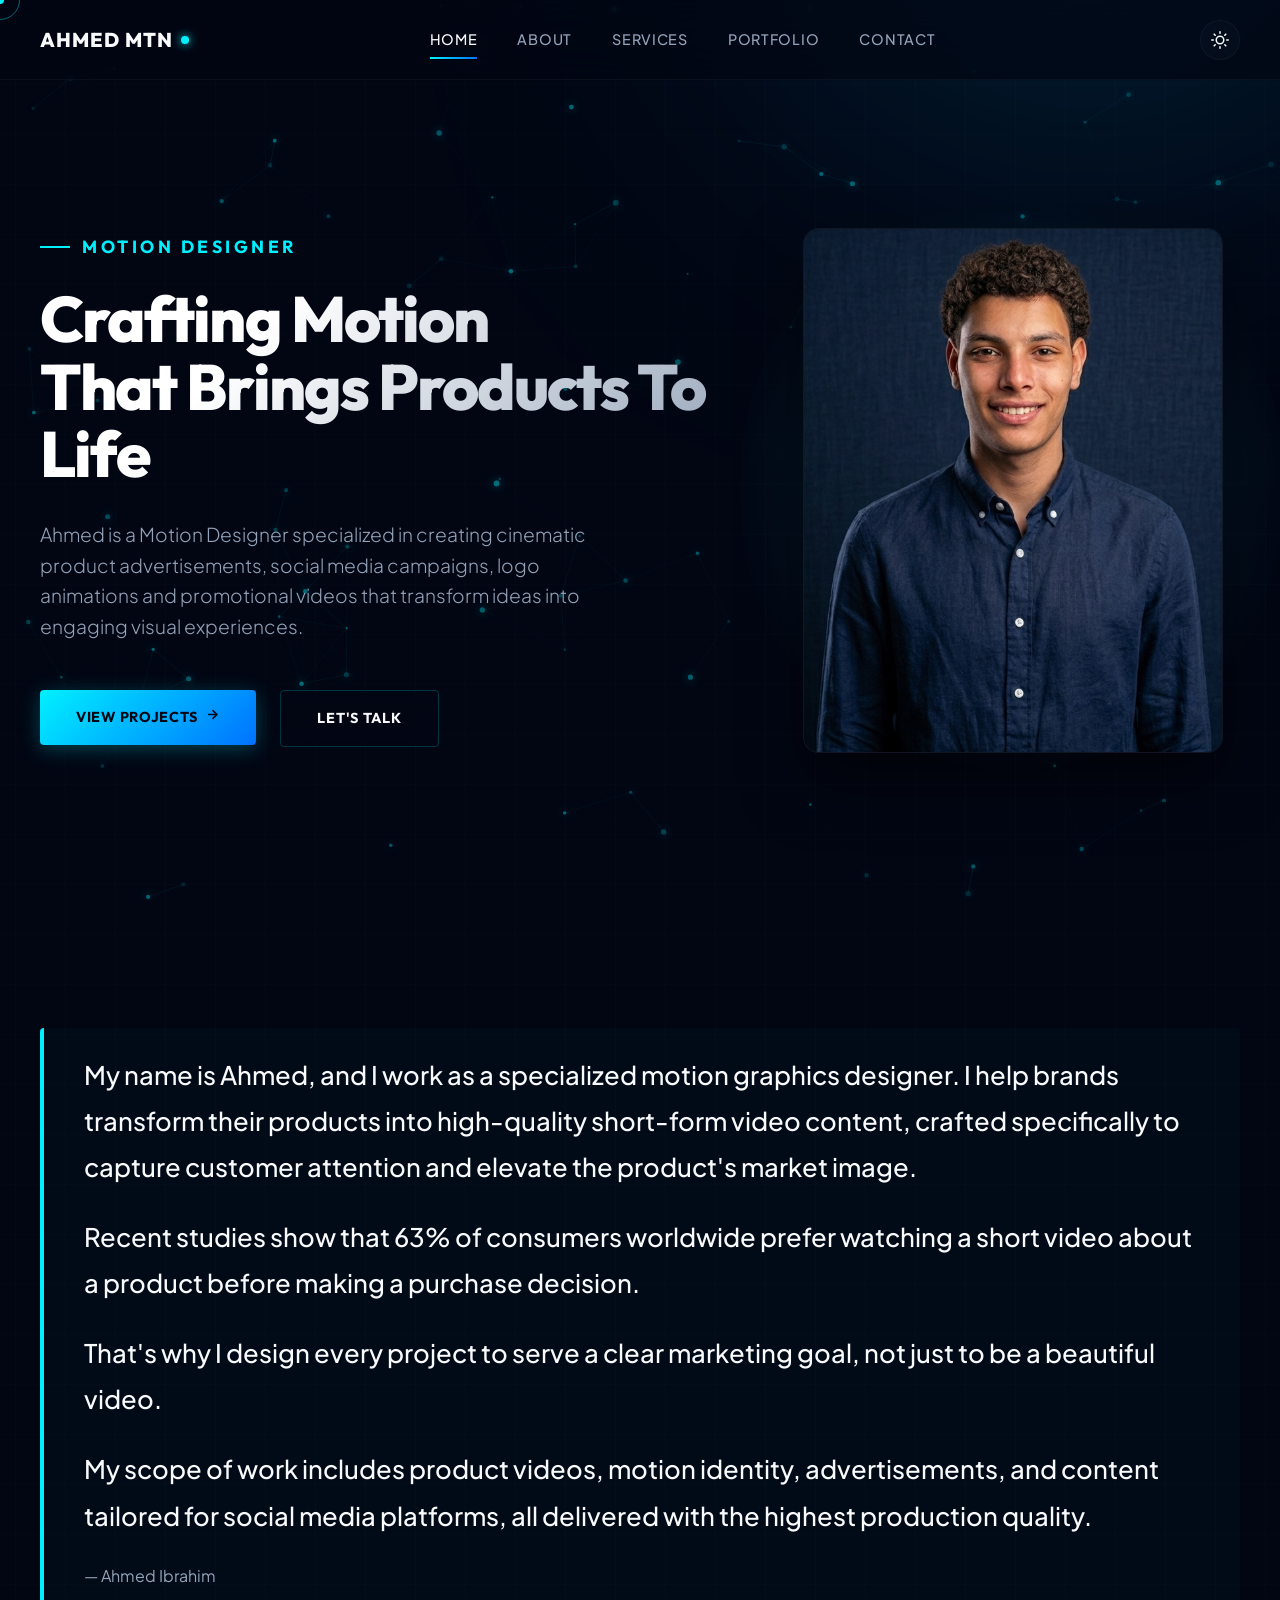
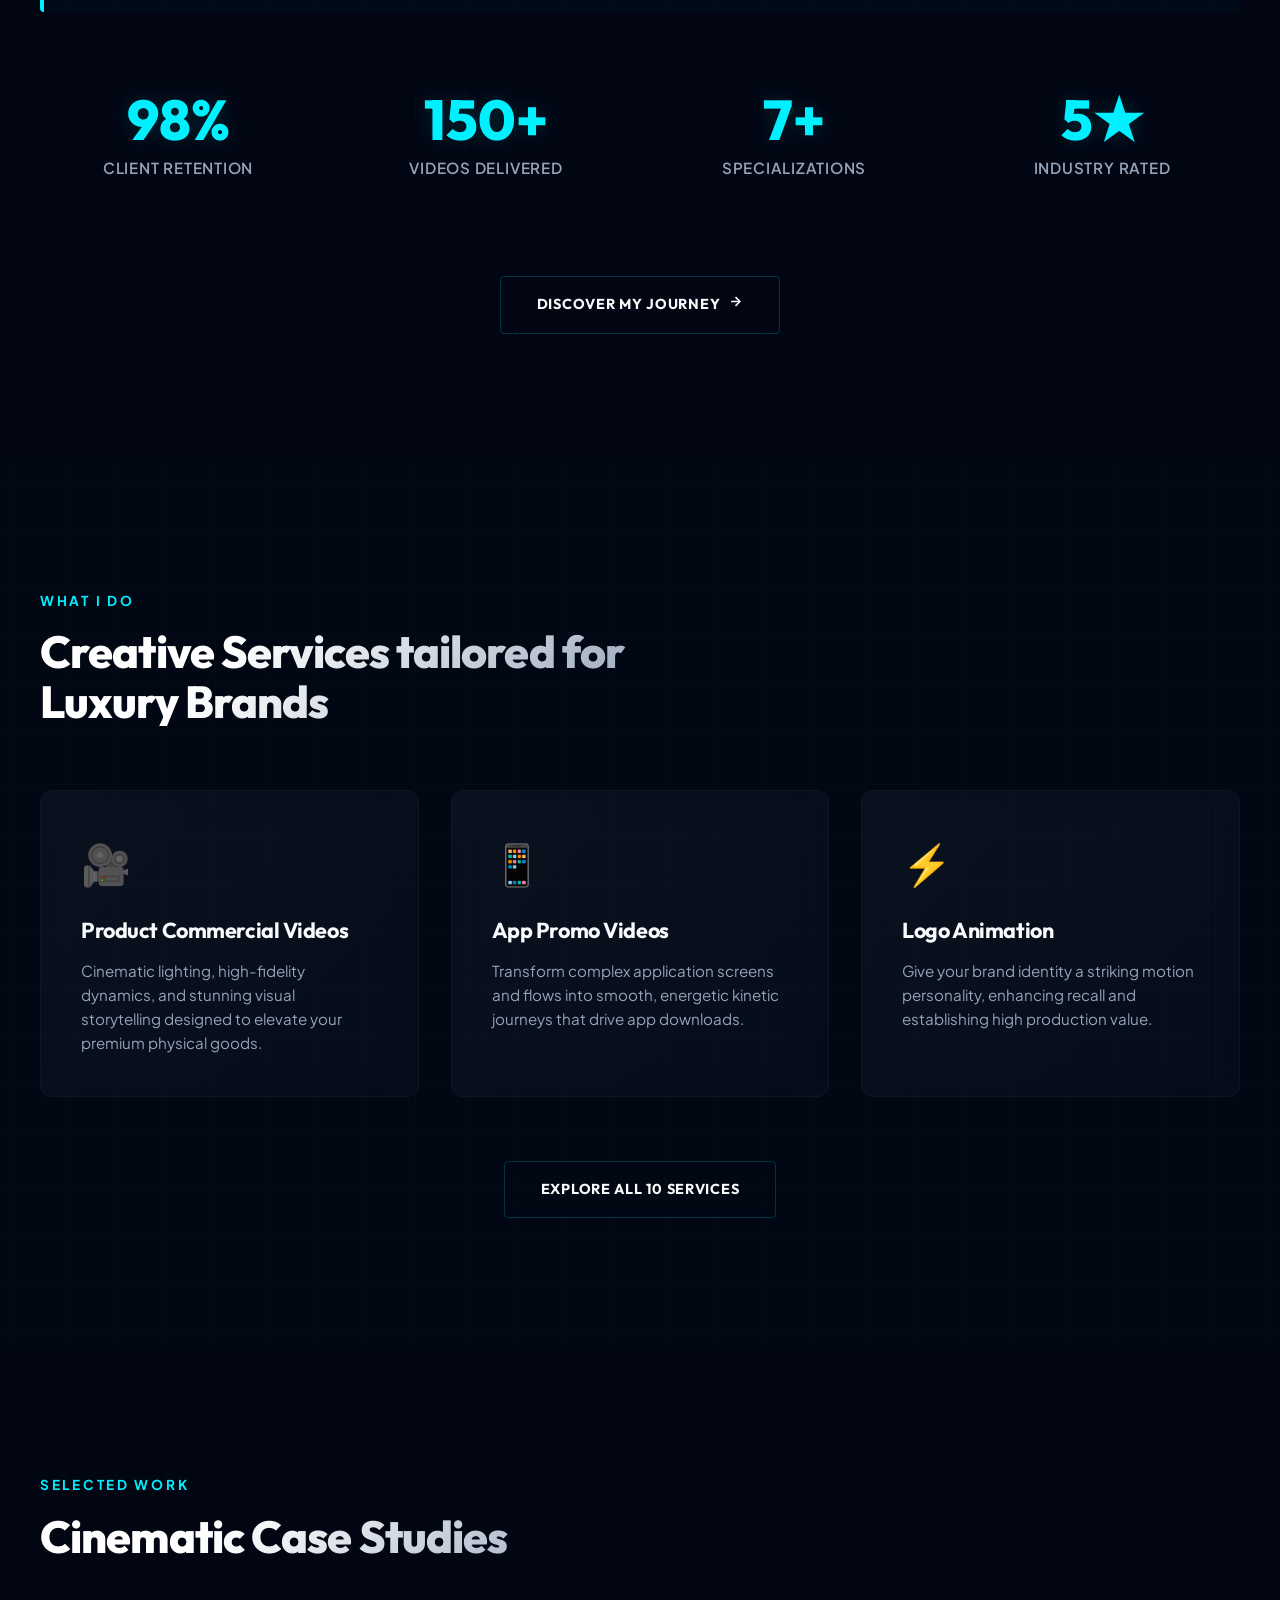
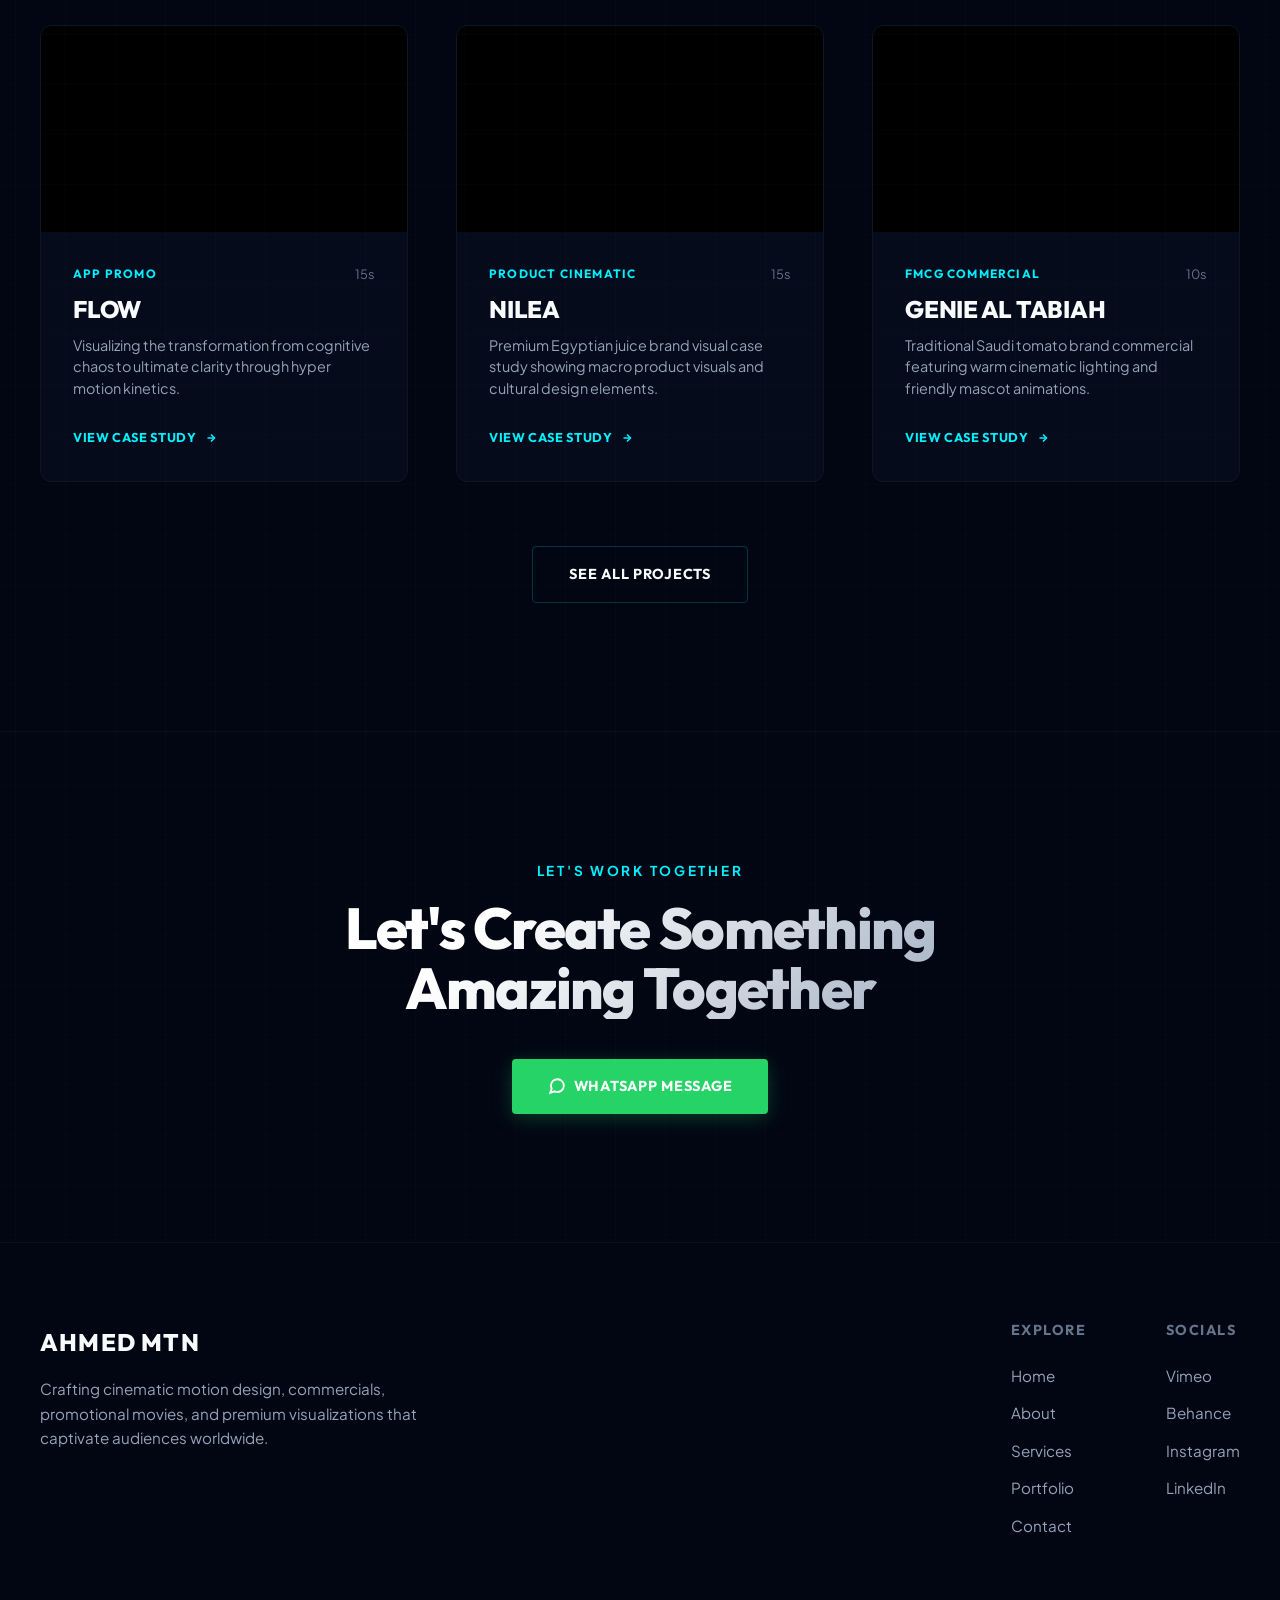
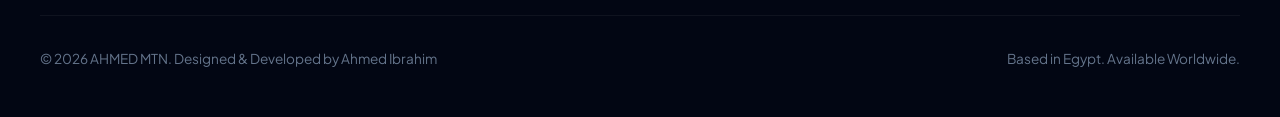
==== index.html @ e55f8477 "Add files via upload" ====
<!DOCTYPE html>
<html lang="en">
<head>
  <meta charset="UTF-8">
  <script>(function(){try{var t=localStorage.getItem('theme');if(t==='light'){document.documentElement.setAttribute('data-theme','light');}}catch(e){}})();</script>
  <meta name="viewport" content="width=device-width, initial-scale=1.0">
  <title>AHMED MTN | Premium Motion Designer Portfolio</title>
  <meta name="description" content="Ahmed Ibrahim (AHMED MTN) is a luxury Motion Designer specializing in cinematic product advertisements, promotional videos, and logo animation.">
  
  <!-- Open Graph -->
  <meta property="og:title" content="AHMED MTN | Premium Motion Designer Portfolio">
  <meta property="og:description" content="Cinematic product advertisements, social media campaigns, and logo animation that bring ideas to life.">
  <meta property="og:type" content="website">
  <meta property="og:image" content="./assets/images/portrait.png">
  
  <!-- Stylesheets -->
  <link rel="stylesheet" href="./assets/css/main.css">
  <link rel="stylesheet" href="./assets/css/layout.css">
  <link rel="stylesheet" href="./assets/css/components.css">
  <link rel="stylesheet" href="./assets/css/pages.css">
  
  <!-- Favicon -->
  <link rel="icon" type="image/png" href="data:image/svg+xml,<svg xmlns=%22http://www.w3.org/2000/svg%22 viewBox=%220 0 100 100%22><text y=%22.9em%22 font-size=%2290%22>⚡</text></svg>">
</head>
<body>

  <!-- Page Preloader -->
  <div id="preloader">
    <div class="loader-content">
      <div class="loader-logo">AHMED MTN</div>
      <div class="loader-line-wrap">
        <div class="loader-line"></div>
      </div>
    </div>
  </div>

  <!-- Ambient Canvas Background -->
  <canvas id="particles-canvas"></canvas>
  <div class="grid-overlay"></div>

  <!-- Background Glow Blobs -->
  <div class="bg-glow-blobs">
    <div class="glow-blob glow-1"></div>
    <div class="glow-blob glow-2"></div>
  </div>

  <!-- Header Nav -->
  <header>
    <div class="container nav-container">
      <a href="./index.html" class="logo magnetic">
        AHMED MTN <span class="logo-dot"></span>
      </a>
      <nav>
        <a href="./index.html" class="nav-link active">Home</a>
        <a href="./about.html" class="nav-link">About</a>
        <a href="./services.html" class="nav-link">Services</a>
        <a href="./portfolio.html" class="nav-link">Portfolio</a>
        <a href="./contact.html" class="nav-link">Contact</a>
      </nav>
      <button class="theme-toggle" id="themeToggle" aria-label="Toggle light and dark mode">
        <svg class="icon-sun" viewBox="0 0 24 24" fill="none" stroke="currentColor" stroke-width="2" stroke-linecap="round" stroke-linejoin="round"><circle cx="12" cy="12" r="5"></circle><line x1="12" y1="1" x2="12" y2="3"></line><line x1="12" y1="21" x2="12" y2="23"></line><line x1="4.22" y1="4.22" x2="5.64" y2="5.64"></line><line x1="18.36" y1="18.36" x2="19.78" y2="19.78"></line><line x1="1" y1="12" x2="3" y2="12"></line><line x1="21" y1="12" x2="23" y2="12"></line><line x1="4.22" y1="19.78" x2="5.64" y2="18.36"></line><line x1="18.36" y1="5.64" x2="19.78" y2="4.22"></line></svg>
        <svg class="icon-moon" viewBox="0 0 24 24" fill="none" stroke="currentColor" stroke-width="2" stroke-linecap="round" stroke-linejoin="round"><path d="M21 12.79A9 9 0 1 1 11.21 3 7 7 0 0 0 21 12.79z"></path></svg>
      </button>
      <button class="menu-btn" aria-label="Toggle Menu">
        <span></span>
        <span></span>
        <span></span>
      </button>
    </div>
  </header>

  <!-- Mobile Navigation Overlay -->
  <div class="mobile-nav">
    <a href="./index.html" class="nav-link active">Home</a>
    <a href="./about.html" class="nav-link">About</a>
    <a href="./services.html" class="nav-link">Services</a>
    <a href="./portfolio.html" class="nav-link">Portfolio</a>
    <a href="./contact.html" class="nav-link">Contact</a>
  </div>

  <!-- Hero Section -->
  <section class="hero-section" style="padding: 0;">
    <div class="container hero-wrapper">
      <div class="hero-content reveal">
        <div class="hero-subtitle">Motion Designer</div>
        <h1 class="hero-title gradient-text">Crafting Motion<br>That Brings Products To Life</h1>
        <p class="hero-desc">
          Ahmed is a Motion Designer specialized in creating cinematic product advertisements, social media campaigns, logo animations and promotional videos that transform ideas into engaging visual experiences.
        </p>
        <div class="hero-buttons">
          <div class="magnetic-wrap">
            <a href="./portfolio.html" class="btn btn-primary magnetic">
              View Projects
              <span class="btn-icon">
                <svg width="15" height="15" viewBox="0 0 24 24" fill="none" stroke="currentColor" stroke-width="2.5"><line x1="5" y1="12" x2="19" y2="12"></line><polyline points="12 5 19 12 12 19"></polyline></svg>
              </span>
            </a>
          </div>
          <div class="magnetic-wrap">
            <a href="./contact.html" class="btn btn-secondary magnetic">Let's Talk</a>
          </div>
        </div>
      </div>
      <div class="hero-image-container reveal-scale delay-200">
        <div class="portrait-wrapper">
          <img src="./assets/images/portrait.png" alt="Ahmed Ibrahim MTN - Motion Designer" class="portrait-img">
        </div>
        <div class="portrait-glow"></div>
      </div>
    </div>
  </section>

  <!-- About Section Summary -->
  <section class="about-summary">
    <div class="container">
      <div class="arabic-quote-block reveal">
        <p>My name is Ahmed, and I work as a specialized motion graphics designer. I help brands transform their products into high-quality short-form video content, crafted specifically to capture customer attention and elevate the product's market image.</p>
        <p>Recent studies show that 63% of consumers worldwide prefer watching a short video about a product before making a purchase decision.</p>
        <p>That's why I design every project to serve a clear marketing goal, not just to be a beautiful video.</p>
        <p>My scope of work includes product videos, motion identity, advertisements, and content tailored for social media platforms, all delivered with the highest production quality.</p>
        <span>— Ahmed Ibrahim</span>
      </div>

      <div class="stats-grid reveal">
        <div class="stat-card">
          <div class="stat-number">98%</div>
          <div class="stat-label">Client Retention</div>
        </div>
        <div class="stat-card">
          <div class="stat-number">150+</div>
          <div class="stat-label">Videos Delivered</div>
        </div>
        <div class="stat-card">
          <div class="stat-number">7+</div>
          <div class="stat-label">Specializations</div>
        </div>
        <div class="stat-card">
          <div class="stat-number">5★</div>
          <div class="stat-label">Industry Rated</div>
        </div>
      </div>

      <div style="text-align: center; margin-top: 2rem;" class="reveal">
        <div class="magnetic-wrap">
          <a href="./about.html" class="btn btn-secondary magnetic">
            Discover My Journey
            <span class="btn-icon">
              <svg width="15" height="15" viewBox="0 0 24 24" fill="none" stroke="currentColor" stroke-width="2.5"><line x1="5" y1="12" x2="19" y2="12"></line><polyline points="12 5 19 12 12 19"></polyline></svg>
            </span>
          </a>
        </div>
      </div>
    </div>
  </section>

  <!-- Services Preview Section -->
  <section class="services-preview" style="background: rgba(5, 10, 24, 0.3);">
    <div class="container">
      <div class="section-header reveal">
        <span class="section-subtitle">What I Do</span>
        <h2 class="section-title gradient-text">Creative Services tailored for Luxury Brands</h2>
      </div>

      <div class="services-grid reveal">
        <div class="glass-card service-card">
          <div class="service-icon">🎥</div>
          <h3 class="service-title">Product Commercial Videos</h3>
          <p class="service-desc">Cinematic lighting, high-fidelity dynamics, and stunning visual storytelling designed to elevate your premium physical goods.</p>
        </div>
        <div class="glass-card service-card">
          <div class="service-icon">📱</div>
          <h3 class="service-title">App Promo Videos</h3>
          <p class="service-desc">Transform complex application screens and flows into smooth, energetic kinetic journeys that drive app downloads.</p>
        </div>
        <div class="glass-card service-card">
          <div class="service-icon">⚡</div>
          <h3 class="service-title">Logo Animation</h3>
          <p class="service-desc">Give your brand identity a striking motion personality, enhancing recall and establishing high production value.</p>
        </div>
      </div>

      <div style="text-align: center; margin-top: 4rem;" class="reveal">
        <div class="magnetic-wrap">
          <a href="./services.html" class="btn btn-secondary magnetic">Explore All 10 Services</a>
        </div>
      </div>
    </div>
  </section>

  <!-- Portfolio Section -->
  <section class="portfolio-showcase">
    <div class="container">
      <div class="section-header reveal">
        <span class="section-subtitle">Selected Work</span>
        <h2 class="section-title gradient-text">Cinematic Case Studies</h2>
      </div>

      <div class="portfolio-grid reveal">
        <!-- Project 1 -->
        <a href="./project-flow.html" class="project-card">
          <div class="project-video-wrapper">
            <video class="project-video" loop muted playsinline preload="auto">
              <source src="https://d8j0ntlcm91z4.cloudfront.net/user_3F4cOvjAKKe8yfZ2ZMrFuukZhbi/hf_20260705_215941_a1e6935e-68be-49f2-b749-d6c16e843b7d.mp4" type="video/mp4">
            </video>
          </div>
          <div class="project-card-content">
            <div class="project-meta">
              <span class="project-tag">App Promo</span>
              <span class="project-duration">15s</span>
            </div>
            <h3 class="project-name">FLOW</h3>
            <p class="project-short-desc">Visualizing the transformation from cognitive chaos to ultimate clarity through hyper motion kinetics.</p>
            <div class="project-link">
              View Case Study
              <svg width="12" height="12" viewBox="0 0 24 24" fill="none" stroke="currentColor" stroke-width="3"><line x1="5" y1="12" x2="19" y2="12"></line><polyline points="12 5 19 12 12 19"></polyline></svg>
            </div>
          </div>
        </a>

        <!-- Project 2 -->
        <a href="./project-nilea.html" class="project-card">
          <div class="project-video-wrapper">
            <video class="project-video" loop muted playsinline preload="auto">
              <source src="https://d8j0ntlcm91z4.cloudfront.net/user_3F4cOvjAKKe8yfZ2ZMrFuukZhbi/hf_20260705_171101_e5b94245-4303-44ae-beda-ccf69012be54.mp4" type="video/mp4">
            </video>
          </div>
          <div class="project-card-content">
            <div class="project-meta">
              <span class="project-tag">Product Cinematic</span>
              <span class="project-duration">15s</span>
            </div>
            <h3 class="project-name">NILEA</h3>
            <p class="project-short-desc">Premium Egyptian juice brand visual case study showing macro product visuals and cultural design elements.</p>
            <div class="project-link">
              View Case Study
              <svg width="12" height="12" viewBox="0 0 24 24" fill="none" stroke="currentColor" stroke-width="3"><line x1="5" y1="12" x2="19" y2="12"></line><polyline points="12 5 19 12 12 19"></polyline></svg>
            </div>
          </div>
        </a>

        <!-- Project 3 -->
        <a href="./project-genie.html" class="project-card">
          <div class="project-video-wrapper">
            <video class="project-video" loop muted playsinline preload="auto">
              <source src="https://d8j0ntlcm91z4.cloudfront.net/user_3F4cOvjAKKe8yfZ2ZMrFuukZhbi/hf_20260705_184808_0731fbf3-1a6e-4951-a28a-f71f9e9d9db9.mp4" type="video/mp4">
            </video>
          </div>
          <div class="project-card-content">
            <div class="project-meta">
              <span class="project-tag">FMCG Commercial</span>
              <span class="project-duration">10s</span>
            </div>
            <h3 class="project-name">GENIE AL TABIAH</h3>
            <p class="project-short-desc">Traditional Saudi tomato brand commercial featuring warm cinematic lighting and friendly mascot animations.</p>
            <div class="project-link">
              View Case Study
              <svg width="12" height="12" viewBox="0 0 24 24" fill="none" stroke="currentColor" stroke-width="3"><line x1="5" y1="12" x2="19" y2="12"></line><polyline points="12 5 19 12 12 19"></polyline></svg>
            </div>
          </div>
        </a>
      </div>

      <div style="text-align: center; margin-top: 4rem;" class="reveal">
        <div class="magnetic-wrap">
          <a href="./portfolio.html" class="btn btn-secondary magnetic">See All Projects</a>
        </div>
      </div>
    </div>
  </section>

  <!-- Large Contact CTA -->
  <section class="contact-cta" style="border-top: 1px solid var(--border-glass);">
    <div class="container reveal">
      <div style="max-width: 800px; margin: 0 auto; text-align: center;">
        <span class="section-subtitle">Let's Work Together</span>
        <h2 class="hero-title gradient-text" style="font-size: clamp(2rem, 4.5vw, 4rem); margin-bottom: 2.5rem;">Let's Create Something Amazing Together</h2>
        <div class="magnetic-wrap">
          <a href="https://wa.me/201090971246" target="_blank" class="btn btn-whatsapp magnetic">
            <svg width="18" height="18" viewBox="0 0 24 24" fill="none" stroke="currentColor" stroke-width="2.5" style="margin-right: 0.5rem; vertical-align: middle;"><path d="M21 11.5a8.38 8.38 0 0 1-.9 3.8 8.5 8.5 0 0 1-7.6 4.7 8.38 8.38 0 0 1-3.8-.9L3 21l1.9-5.7a8.38 8.38 0 0 1-.9-3.8 8.5 8.5 0 0 1 4.7-7.6 8.38 8.38 0 0 1 3.8-.9h.5a8.48 8.48 0 0 1 8 8v.5z"></path></svg>
            WhatsApp Message
          </a>
        </div>
      </div>
    </div>
  </section>

  <!-- Footer -->
  <footer>
    <div class="container">
      <div class="footer-content">
        <div class="footer-brand">
          <div class="footer-logo">AHMED MTN<span class="logo-dot"></span></div>
          <p class="footer-desc">Crafting cinematic motion design, commercials, promotional movies, and premium visualizations that captivate audiences worldwide.</p>
        </div>
        <div class="footer-links">
          <div class="footer-group">
            <h4>Explore</h4>
            <ul>
              <li><a href="./index.html">Home</a></li>
              <li><a href="./about.html">About</a></li>
              <li><a href="./services.html">Services</a></li>
              <li><a href="./portfolio.html">Portfolio</a></li>
              <li><a href="./contact.html">Contact</a></li>
            </ul>
          </div>
          <div class="footer-group">
            <h4>Socials</h4>
            <ul>
              <li><a href="#" target="_blank" class="magnetic">Vimeo</a></li>
              <li><a href="#" target="_blank" class="magnetic">Behance</a></li>
              <li><a href="#" target="_blank" class="magnetic">Instagram</a></li>
              <li><a href="#" target="_blank" class="magnetic">LinkedIn</a></li>
            </ul>
          </div>
        </div>
      </div>
      <div class="footer-bottom">
        <div class="footer-copy">
          &copy; 2026 AHMED MTN. Designed & Developed by Ahmed Ibrahim
        </div>
        <div>
          Based in Egypt. Available Worldwide.
        </div>
      </div>
    </div>
  </footer>

  <!-- Scroll Progress Indicator -->
  <div class="scroll-progress-wrap">
    <svg class="progress-circle" width="100%" height="100%" viewBox="-1 -1 102 102">
      <path d="M50,1 a49,49 0 0,1 0,98 a49,49 0 0,1 0,-98"/>
    </svg>
    <svg class="arrow" viewBox="0 0 24 24"><path d="M4 12l1.41 1.41L11 7.83V20h2V7.83l5.58 5.59L20 12l-8-8-8 8z"/></svg>
  </div>

  <!-- Scripts -->
  <script src="./assets/js/main.js"></script>
  <script src="./assets/js/particles.js"></script>
</body>
</html>
---- assets/css/main.css ----
@import url('https://fonts.googleapis.com/css2?family=Outfit:wght@300;400;500;600;700;800&family=Plus+Jakarta+Sans:wght@300;400;500;600;700&display=swap');

:root {
  /* Color Palette */
  --bg-darker: #020613;
  --bg-dark: #050a18;
  --bg-card: rgba(11, 20, 38, 0.4);
  --bg-card-hover: rgba(15, 27, 50, 0.6);

  --text-primary: #f8fafc;
  --text-secondary: #94a3b8;
  --text-muted: #64748b;

  --color-accent: #00f0ff;
  --color-accent-glow: rgba(0, 240, 255, 0.15);
  --color-blue-deep: #0072ff;
  --color-blue-deep-glow: rgba(0, 114, 255, 0.15);

  --border-glass: rgba(255, 255, 255, 0.04);
  --border-glass-hover: rgba(0, 240, 255, 0.2);

  /* Surface colors used for header/nav/lightbox/inputs */
  --header-bg: rgba(2, 6, 19, 0.7);
  --header-bg-scrolled: rgba(2, 6, 19, 0.85);
  --overlay-bg: rgba(2, 6, 19, 0.98);
  --lightbox-bg: rgba(2, 6, 19, 0.95);
  --input-bg: rgba(11, 20, 38, 0.4);
  --input-bg-focus: rgba(11, 20, 38, 0.7);
  --fab-bg: rgba(11, 20, 38, 0.6);
  --shadow-color: rgba(0, 0, 0, 0.3);
  --shadow-color-strong: rgba(0, 0, 0, 0.5);
  --grid-line: rgba(255, 255, 255, 0.015);

  /* Particle canvas visibility */
  --particles-opacity: 1;

  /* Fonts */
  --font-heading: 'Outfit', sans-serif;
  --font-body: 'Plus Jakarta Sans', sans-serif;

  /* Transitions */
  --transition-smooth: all 0.5s cubic-bezier(0.16, 1, 0.3, 1);
  --transition-fast: all 0.25s cubic-bezier(0.16, 1, 0.3, 1);
  --transition-bounce: all 0.6s cubic-bezier(0.34, 1.56, 0.64, 1);
}

/* Light Mode Palette */
html[data-theme="light"] {
  --bg-darker: #f4f6fb;
  --bg-dark: #eaeef6;
  --bg-card: rgba(255, 255, 255, 0.6);
  --bg-card-hover: rgba(255, 255, 255, 0.9);

  --text-primary: #0b1220;
  --text-secondary: #47546b;
  --text-muted: #6b7789;

  --color-accent: #0072ff;
  --color-accent-glow: rgba(0, 114, 255, 0.15);
  --color-blue-deep: #0057c7;
  --color-blue-deep-glow: rgba(0, 87, 199, 0.15);

  --border-glass: rgba(11, 18, 32, 0.08);
  --border-glass-hover: rgba(0, 114, 255, 0.3);

  --header-bg: rgba(255, 255, 255, 0.75);
  --header-bg-scrolled: rgba(255, 255, 255, 0.9);
  --overlay-bg: rgba(255, 255, 255, 0.98);
  --lightbox-bg: rgba(10, 14, 26, 0.9);
  --input-bg: rgba(11, 18, 32, 0.04);
  --input-bg-focus: rgba(11, 18, 32, 0.07);
  --fab-bg: rgba(255, 255, 255, 0.8);
  --shadow-color: rgba(20, 30, 55, 0.12);
  --shadow-color-strong: rgba(20, 30, 55, 0.18);
  --grid-line: rgba(11, 18, 32, 0.03);

  --particles-opacity: 0.35;
}

/* CSS Reset */
*, *::before, *::after {
  box-sizing: border-box;
  margin: 0;
  padding: 0;
}

html {
  scroll-behavior: initial; /* Custom smooth scrolling will be implemented */
  scrollbar-width: thin;
  scrollbar-color: var(--color-accent) var(--bg-darker);
  font-size: 16px;
  background-color: var(--bg-darker);
  overflow-x: hidden;
}

body {
  font-family: var(--font-body);
  background-color: var(--bg-darker);
  color: var(--text-primary);
  line-height: 1.6;
  -webkit-font-smoothing: antialiased;
  -moz-osx-font-smoothing: grayscale;
  overflow-x: hidden;
  position: relative;
  transition: background-color 0.4s ease, color 0.4s ease;
}

/* Canvas ambient particles fade differently per theme */
#particles-canvas {
  opacity: var(--particles-opacity);
  transition: opacity 0.4s ease;
}

/* Selection style */
::selection {
  background-color: var(--color-accent);
  color: var(--bg-darker);
  text-shadow: none;
}

/* Custom Scrollbar for Webkit */
::-webkit-scrollbar {
  width: 8px;
  height: 8px;
}

::-webkit-scrollbar-track {
  background: var(--bg-darker);
}

::-webkit-scrollbar-thumb {
  background: rgba(0, 240, 255, 0.2);
  border-radius: 10px;
  border: 2px solid var(--bg-darker);
  transition: var(--transition-fast);
}

::-webkit-scrollbar-thumb:hover {
  background: var(--color-accent);
}

/* Base Headings & Links */
h1, h2, h3, h4, h5, h6 {
  font-family: var(--font-heading);
  font-weight: 700;
  line-height: 1.1;
  letter-spacing: -0.02em;
}

a {
  color: inherit;
  text-decoration: none;
  transition: var(--transition-fast);
}

/* Text Utilities */
.gradient-text {
  background: linear-gradient(135deg, #ffffff 30%, var(--text-secondary) 100%);
  -webkit-background-clip: text;
  -webkit-text-fill-color: transparent;
  background-clip: text;
}

.accent-text-glow {
  background: linear-gradient(135deg, var(--color-accent) 0%, var(--color-blue-deep) 100%);
  -webkit-background-clip: text;
  -webkit-text-fill-color: transparent;
  background-clip: text;
  text-shadow: 0 0 30px var(--color-accent-glow);
}

.reveal {
  opacity: 0;
  transform: translateY(30px);
  transition: opacity 1.2s cubic-bezier(0.16, 1, 0.3, 1), transform 1.2s cubic-bezier(0.16, 1, 0.3, 1);
}

.reveal.revealed {
  opacity: 1;
  transform: translateY(0);
}

.reveal-scale {
  opacity: 0;
  transform: scale(0.95);
  transition: opacity 1.2s cubic-bezier(0.16, 1, 0.3, 1), transform 1.2s cubic-bezier(0.16, 1, 0.3, 1);
}

.reveal-scale.revealed {
  opacity: 1;
  transform: scale(1);
}

.reveal-left {
  opacity: 0;
  transform: translateX(-40px);
  transition: opacity 1.2s cubic-bezier(0.16, 1, 0.3, 1), transform 1.2s cubic-bezier(0.16, 1, 0.3, 1);
}

.reveal-left.revealed {
  opacity: 1;
  transform: translateX(0);
}

.reveal-right {
  opacity: 0;
  transform: translateX(40px);
  transition: opacity 1.2s cubic-bezier(0.16, 1, 0.3, 1), transform 1.2s cubic-bezier(0.16, 1, 0.3, 1);
}

.reveal-right.revealed {
  opacity: 1;
  transform: translateX(0);
}

.delay-100 { transition-delay: 0.1s; }
.delay-200 { transition-delay: 0.2s; }
.delay-300 { transition-delay: 0.3s; }
.delay-400 { transition-delay: 0.4s; }
.delay-500 { transition-delay: 0.5s; }
---- assets/css/layout.css ----
/* Container layout */
.container {
  width: 100%;
  max-width: 1300px;
  margin: 0 auto;
  padding: 0 2.5rem;
}

@media (max-width: 768px) {
  .container {
    padding: 0 1.5rem;
  }
}

/* Page Preloader */
#preloader {
  position: fixed;
  top: 0;
  left: 0;
  width: 100%;
  height: 100vh;
  background-color: var(--bg-darker);
  z-index: 9999;
  display: flex;
  justify-content: center;
  align-items: center;
  transition: opacity 0.8s cubic-bezier(0.16, 1, 0.3, 1), visibility 0.8s, background-color 0.4s ease;
}

#preloader.loaded {
  opacity: 0;
  visibility: hidden;
}

.loader-content {
  text-align: center;
}

.loader-logo {
  font-family: var(--font-heading);
  font-size: 2.5rem;
  font-weight: 800;
  letter-spacing: 0.1em;
  background: linear-gradient(135deg, var(--color-accent) 0%, var(--color-blue-deep) 100%);
  -webkit-background-clip: text;
  -webkit-text-fill-color: transparent;
  margin-bottom: 1.5rem;
  position: relative;
  display: inline-block;
}

.loader-line-wrap {
  width: 150px;
  height: 2px;
  background: rgba(255, 255, 255, 0.1);
  margin: 0 auto;
  border-radius: 2px;
  overflow: hidden;
}

.loader-line {
  width: 60px;
  height: 100%;
  background: var(--color-accent);
  border-radius: 2px;
  animation: loading 1.5s infinite ease-in-out;
}

@keyframes loading {
  0% { transform: translateX(-150px); }
  50% { transform: translateX(150px); }
  100% { transform: translateX(-150px); }
}

/* Sticky Header */
header {
  position: fixed;
  top: 0;
  left: 0;
  width: 100%;
  height: 80px;
  z-index: 1000;
  display: flex;
  align-items: center;
  border-bottom: 1px solid var(--border-glass);
  background: var(--header-bg);
  backdrop-filter: blur(20px);
  -webkit-backdrop-filter: blur(20px);
  transition: var(--transition-smooth), background-color 0.4s ease;
}

header.scrolled {
  height: 70px;
  background: var(--header-bg-scrolled);
  box-shadow: 0 10px 30px var(--shadow-color);
}

.nav-container {
  display: flex;
  justify-content: space-between;
  align-items: center;
  width: 100%;
}

.logo {
  font-family: var(--font-heading);
  font-weight: 800;
  font-size: 1.25rem;
  letter-spacing: 0.05em;
  display: flex;
  align-items: center;
  gap: 0.5rem;
}

.logo-dot {
  width: 8px;
  height: 8px;
  background-color: var(--color-accent);
  border-radius: 50%;
  box-shadow: 0 0 10px var(--color-accent);
}

/* Desktop Navigation */
nav {
  display: flex;
  align-items: center;
  gap: 2.5rem;
}

.nav-link {
  font-size: 0.9rem;
  font-weight: 500;
  letter-spacing: 0.05em;
  text-transform: uppercase;
  color: var(--text-secondary);
  position: relative;
  padding: 0.5rem 0;
  cursor: pointer;
}

.nav-link::after {
  content: '';
  position: absolute;
  bottom: 0;
  left: 0;
  width: 0;
  height: 2px;
  background: linear-gradient(to right, var(--color-accent), var(--color-blue-deep));
  transition: var(--transition-fast);
}

.nav-link:hover {
  color: var(--text-primary);
}

.nav-link:hover::after {
  width: 100%;
}

.nav-link.active {
  color: var(--text-primary);
}

.nav-link.active::after {
  width: 100%;
}

/* Hamburger Menu Button */
.menu-btn {
  display: none;
  background: none;
  border: none;
  cursor: pointer;
  width: 30px;
  height: 20px;
  position: relative;
  z-index: 1001;
}

.menu-btn span {
  display: block;
  width: 100%;
  height: 2px;
  background-color: var(--text-primary);
  position: absolute;
  left: 0;
  transition: var(--transition-fast);
}

.menu-btn span:nth-child(1) { top: 0; }
.menu-btn span:nth-child(2) { top: 9px; }
.menu-btn span:nth-child(3) { top: 18px; }

.menu-btn.active span:nth-child(1) {
  transform: translateY(9px) rotate(45deg);
  background-color: var(--color-accent);
}

.menu-btn.active span:nth-child(2) {
  opacity: 0;
}

.menu-btn.active span:nth-child(3) {
  transform: translateY(-9px) rotate(-45deg);
  background-color: var(--color-accent);
}

/* Dark / Light Mode Toggle */
.theme-toggle {
  display: inline-flex;
  align-items: center;
  justify-content: center;
  width: 40px;
  height: 40px;
  border-radius: 50%;
  background: var(--bg-card);
  border: 1px solid var(--border-glass);
  color: var(--text-primary);
  cursor: pointer;
  flex-shrink: 0;
  transition: var(--transition-fast), background-color 0.4s ease, border-color 0.4s ease;
  margin-left: 1.5rem;
}

.theme-toggle:hover {
  border-color: var(--color-accent);
  color: var(--color-accent);
  box-shadow: 0 0 20px var(--color-accent-glow);
  transform: translateY(-2px);
}

.theme-toggle svg {
  width: 18px;
  height: 18px;
}

.theme-toggle .icon-moon {
  display: none;
}

html[data-theme="light"] .theme-toggle .icon-sun {
  display: none;
}

html[data-theme="light"] .theme-toggle .icon-moon {
  display: block;
}

@media (max-width: 768px) {
  .theme-toggle {
    margin-left: 1rem;
  }
}

/* Mobile Nav Overlay */
.mobile-nav {
  position: fixed;
  top: 0;
  right: -100%;
  width: 100%;
  height: 100vh;
  background: var(--overlay-bg);
  backdrop-filter: blur(20px);
  -webkit-backdrop-filter: blur(20px);
  z-index: 999;
  display: flex;
  flex-direction: column;
  justify-content: center;
  align-items: center;
  gap: 2rem;
  transition: right 0.6s cubic-bezier(0.16, 1, 0.3, 1), background-color 0.4s ease;
}

.mobile-nav.active {
  right: 0;
}

.mobile-nav .nav-link {
  font-size: 1.75rem;
}

@media (max-width: 768px) {
  nav {
    display: none;
  }
  .menu-btn {
    display: block;
  }
}

/* Footer Section */
footer {
  background: var(--bg-darker);
  border-top: 1px solid var(--border-glass);
  padding: 5rem 0 3rem 0;
  position: relative;
  z-index: 10;
  overflow: hidden;
}

.footer-content {
  display: flex;
  justify-content: space-between;
  align-items: flex-start;
  flex-wrap: wrap;
  gap: 3rem;
  margin-bottom: 4rem;
}

.footer-brand {
  max-width: 400px;
}

.footer-logo {
  font-family: var(--font-heading);
  font-size: 1.5rem;
  font-weight: 800;
  letter-spacing: 0.05em;
  margin-bottom: 1rem;
}

.footer-desc {
  color: var(--text-secondary);
  font-size: 0.95rem;
}

.footer-links {
  display: flex;
  gap: 5rem;
}

.footer-group h4 {
  font-size: 0.9rem;
  text-transform: uppercase;
  letter-spacing: 0.1em;
  color: var(--text-muted);
  margin-bottom: 1.5rem;
}

.footer-group ul {
  list-style: none;
}

.footer-group ul li {
  margin-bottom: 0.75rem;
}

.footer-group ul li a {
  color: var(--text-secondary);
  font-size: 0.95rem;
}

.footer-group ul li a:hover {
  color: var(--color-accent);
  padding-left: 0.25rem;
}

.footer-bottom {
  border-top: 1px solid rgba(255, 255, 255, 0.05);
  padding-top: 2rem;
  display: flex;
  justify-content: space-between;
  align-items: center;
  flex-wrap: wrap;
  gap: 1rem;
  font-size: 0.85rem;
  color: var(--text-muted);
}

.footer-copy {
  display: flex;
  align-items: center;
  gap: 0.25rem;
}

.footer-socials {
  display: flex;
  gap: 1.5rem;
}

.footer-socials a {
  color: var(--text-muted);
  font-size: 1.25rem;
}

.footer-socials a:hover {
  color: var(--color-accent);
  transform: translateY(-3px);
}

@media (max-width: 768px) {
  .footer-links {
    gap: 3rem;
    width: 100%;
  }
}

@media (max-width: 480px) {
  .footer-links {
    flex-direction: column;
    gap: 2rem;
  }
}

/* Back To Top Scroll Progress Circle */
.scroll-progress-wrap {
  position: fixed;
  bottom: 30px;
  right: 30px;
  width: 50px;
  height: 50px;
  border-radius: 50%;
  background: var(--fab-bg);
  backdrop-filter: blur(10px);
  -webkit-backdrop-filter: blur(10px);
  box-shadow: 0 10px 30px var(--shadow-color-strong);
  cursor: pointer;
  z-index: 99;
  display: flex;
  align-items: center;
  justify-content: center;
  transform: translateY(100px) scale(0.5);
  opacity: 0;
  transition: transform 0.5s cubic-bezier(0.16, 1, 0.3, 1), opacity 0.5s cubic-bezier(0.16, 1, 0.3, 1);
  border: 1px solid var(--border-glass);
}

.scroll-progress-wrap.active {
  transform: translateY(0) scale(1);
  opacity: 1;
}

.scroll-progress-wrap svg.progress-circle path {
  fill: none;
  stroke: var(--color-accent);
  stroke-width: 4;
  box-shadow: 0 0 10px var(--color-accent);
}

.scroll-progress-wrap .arrow {
  position: absolute;
  top: 50%;
  left: 50%;
  transform: translate(-50%, -50%);
  fill: var(--text-primary);
  width: 16px;
  height: 16px;
  transition: var(--transition-fast);
}

.scroll-progress-wrap:hover .arrow {
  transform: translate(-50%, -70%);
  fill: var(--color-accent);
}
---- assets/css/components.css ----
/* Custom Cursor */
.custom-cursor-dot,
.custom-cursor-ring {
  width: 8px;
  height: 8px;
  border-radius: 50%;
  position: fixed;
  top: 0;
  left: 0;
  transform: translate(-50%, -50%);
  pointer-events: none;
  z-index: 10000;
  transition: width 0.3s, height 0.3s, background-color 0.3s, border-color 0.3s, opacity 0.3s;
}

.custom-cursor-dot {
  background-color: var(--color-accent);
}

.custom-cursor-ring {
  width: 40px;
  height: 40px;
  border: 1px solid rgba(0, 240, 255, 0.4);
  background-color: transparent;
  transition: transform 0.08s ease-out, width 0.3s, height 0.3s, background-color 0.3s, border-color 0.3s;
}

/* Cursor states when hovering interactive elements */
body.hover-link .custom-cursor-ring {
  width: 60px;
  height: 60px;
  background-color: rgba(0, 240, 255, 0.05);
  border-color: var(--color-accent);
}

body.hover-link .custom-cursor-dot {
  background-color: #ffffff;
}

body.hover-view .custom-cursor-ring {
  width: 90px;
  height: 90px;
  background-color: rgba(0, 240, 255, 0.1);
  border-color: var(--color-accent);
}

body.hover-view::after {
  content: 'VIEW';
  position: fixed;
  top: var(--mouse-y);
  left: var(--mouse-x);
  transform: translate(-50%, -50%);
  color: var(--color-accent);
  font-family: var(--font-heading);
  font-size: 0.75rem;
  font-weight: 700;
  letter-spacing: 0.1em;
  pointer-events: none;
  z-index: 10001;
}

@media (max-width: 1024px) {
  .custom-cursor-dot,
  .custom-cursor-ring,
  body.hover-view::after {
    display: none !important;
  }
}

/* Premium Buttons */
.btn {
  display: inline-flex;
  align-items: center;
  justify-content: center;
  padding: 1rem 2.25rem;
  font-family: var(--font-heading);
  font-weight: 700;
  font-size: 0.9rem;
  letter-spacing: 0.05em;
  text-transform: uppercase;
  border-radius: 4px;
  cursor: pointer;
  position: relative;
  overflow: hidden;
  transition: var(--transition-smooth);
}

.btn-primary {
  background: linear-gradient(135deg, var(--color-accent) 0%, var(--color-blue-deep) 100%);
  color: var(--bg-darker);
  border: none;
  box-shadow: 0 4px 20px rgba(0, 240, 255, 0.25);
}

.btn-primary:hover {
  box-shadow: 0 8px 30px rgba(0, 240, 255, 0.45);
  transform: translateY(-2px);
}

.btn-secondary {
  background: transparent;
  color: var(--text-primary);
  border: 1px solid var(--border-glass-hover);
  backdrop-filter: blur(10px);
  -webkit-backdrop-filter: blur(10px);
}

.btn-secondary:hover {
  border-color: var(--color-accent);
  background: rgba(0, 240, 255, 0.05);
  box-shadow: 0 0 25px var(--color-accent-glow);
  transform: translateY(-2px);
}

.btn-icon {
  margin-left: 0.5rem;
  transition: transform 0.3s var(--transition-bounce);
}

.btn:hover .btn-icon {
  transform: translateX(5px);
}

/* Magnetic Interaction styling */
.magnetic-wrap {
  display: inline-block;
  position: relative;
}

/* Glassmorphism Cards */
.glass-card {
  background: var(--bg-card);
  backdrop-filter: blur(20px);
  -webkit-backdrop-filter: blur(20px);
  border: 1px solid var(--border-glass);
  border-radius: 12px;
  padding: 2.5rem;
  transition: var(--transition-smooth);
  position: relative;
  overflow: hidden;
}

.glass-card::before {
  content: '';
  position: absolute;
  top: 0;
  left: 0;
  width: 100%;
  height: 100%;
  background: linear-gradient(135deg, rgba(255,255,255,0.02) 0%, rgba(255,255,255,0) 100%);
  pointer-events: none;
}

.glass-card:hover {
  transform: translateY(-8px) scale(1.02);
  border-color: var(--border-glass-hover);
  background: var(--bg-card-hover);
  box-shadow: 0 20px 40px var(--shadow-color),
              0 0 30px rgba(0, 240, 255, 0.05);
}

/* Interactive Timelines */
.timeline-horizontal {
  display: flex;
  justify-content: space-between;
  position: relative;
  margin: 5rem 0;
  padding: 2rem 0;
}

.timeline-horizontal::before {
  content: '';
  position: absolute;
  top: 50%;
  left: 0;
  width: 100%;
  height: 2px;
  background: linear-gradient(to right, rgba(0, 240, 255, 0.1), var(--color-accent), rgba(0, 114, 255, 0.1));
  transform: translateY(-50%);
  z-index: 1;
}

.timeline-step {
  position: relative;
  z-index: 2;
  text-align: center;
  flex: 1;
  padding: 0 1rem;
}

.step-number {
  width: 60px;
  height: 60px;
  background: var(--bg-darker);
  border: 2px solid var(--border-glass);
  border-radius: 50%;
  display: flex;
  align-items: center;
  justify-content: center;
  font-family: var(--font-heading);
  font-weight: 800;
  font-size: 1.25rem;
  color: var(--text-secondary);
  margin: 0 auto 1.5rem auto;
  transition: var(--transition-smooth);
  box-shadow: 0 0 20px rgba(0,0,0,0.5);
}

.timeline-step:hover .step-number {
  border-color: var(--color-accent);
  color: var(--color-accent);
  box-shadow: 0 0 25px var(--color-accent-glow);
  transform: scale(1.1);
}

.step-title {
  font-size: 1.1rem;
  font-weight: 700;
  margin-bottom: 0.5rem;
}

.step-desc {
  font-size: 0.85rem;
  color: var(--text-secondary);
  max-width: 160px;
  margin: 0 auto;
}

@media (max-width: 1024px) {
  .timeline-horizontal {
    flex-direction: column;
    gap: 3rem;
    padding-left: 2rem;
    margin: 3rem 0;
  }
  .timeline-horizontal::before {
    width: 2px;
    height: 100%;
    left: 50px;
    top: 0;
    transform: none;
  }
  .timeline-step {
    display: flex;
    text-align: left;
    align-items: center;
    gap: 2rem;
    padding: 0;
  }
  .step-number {
    margin: 0;
  }
  .step-desc {
    margin: 0;
    max-width: none;
  }
}

/* Lightbox Modal */
.lightbox {
  position: fixed;
  top: 0;
  left: 0;
  width: 100%;
  height: 100%;
  background: var(--lightbox-bg);
  backdrop-filter: blur(15px);
  -webkit-backdrop-filter: blur(15px);
  z-index: 1100;
  display: flex;
  justify-content: center;
  align-items: center;
  opacity: 0;
  pointer-events: none;
  transition: opacity 0.5s cubic-bezier(0.16, 1, 0.3, 1);
}

.lightbox.active {
  opacity: 1;
  pointer-events: auto;
}

.lightbox-content {
  max-width: 85%;
  max-height: 85%;
  position: relative;
  transform: scale(0.9);
  transition: transform 0.5s cubic-bezier(0.16, 1, 0.3, 1);
}

.lightbox.active .lightbox-content {
  transform: scale(1);
}

.lightbox-img {
  max-width: 100%;
  max-height: 80vh;
  border-radius: 8px;
  border: 1px solid var(--border-glass);
  box-shadow: 0 30px 60px rgba(0,0,0,0.8);
}

.lightbox-close {
  position: absolute;
  top: -50px;
  right: 0;
  background: none;
  border: none;
  color: var(--text-primary);
  font-size: 2rem;
  cursor: pointer;
  transition: var(--transition-fast);
}

.lightbox-close:hover {
  color: var(--color-accent);
  transform: rotate(90deg);
}

/* Glass Inputs */
.glass-input {
  width: 100%;
  background: var(--input-bg);
  border: 1px solid var(--border-glass);
  padding: 1.2rem 1.5rem;
  border-radius: 6px;
  color: var(--text-primary);
  font-family: var(--font-body);
  font-size: 1rem;
  transition: var(--transition-smooth), background-color 0.4s ease;
}

.glass-input:focus {
  outline: none;
  border-color: var(--color-accent);
  background: var(--input-bg-focus);
  box-shadow: 0 0 20px rgba(0, 240, 255, 0.08);
}

textarea.glass-input {
  min-height: 150px;
  resize: vertical;
}

label {
  display: block;
  font-size: 0.85rem;
  font-weight: 600;
  letter-spacing: 0.05em;
  text-transform: uppercase;
  color: var(--text-secondary);
  margin-bottom: 0.5rem;
}
---- assets/css/pages.css ----
/* Section base spacing */
section {
  padding: 8rem 0;
  position: relative;
  overflow: hidden;
}

@media (max-width: 768px) {
  section {
    padding: 5rem 0;
  }
}

/* Background Gradients & Effects */
.bg-glow-blobs {
  position: absolute;
  top: 0;
  left: 0;
  width: 100%;
  height: 100%;
  pointer-events: none;
  z-index: 1;
  overflow: hidden;
}

.glow-blob {
  position: absolute;
  border-radius: 50%;
  filter: blur(140px);
  opacity: 0.15;
  mix-blend-mode: screen;
  pointer-events: none;
}

.glow-1 {
  top: -10%;
  right: -10%;
  width: 50vw;
  height: 50vw;
  background: radial-gradient(circle, var(--color-accent) 0%, var(--color-blue-deep) 100%);
  animation: float-glow-1 25s infinite alternate ease-in-out;
}

.glow-2 {
  bottom: -10%;
  left: -10%;
  width: 45vw;
  height: 45vw;
  background: radial-gradient(circle, var(--color-blue-deep) 0%, #7000ff 100%);
  animation: float-glow-2 30s infinite alternate ease-in-out;
}

@keyframes float-glow-1 {
  0% { transform: translate(0, 0) scale(1); }
  50% { transform: translate(-5%, 8%) scale(1.1); }
  100% { transform: translate(5%, -5%) scale(0.9); }
}

@keyframes float-glow-2 {
  0% { transform: translate(0, 0) scale(0.9); }
  50% { transform: translate(8%, -5%) scale(1.15); }
  100% { transform: translate(-5%, 5%) scale(1); }
}

/* Canvas Background */
#particles-canvas {
  position: fixed;
  top: 0;
  left: 0;
  width: 100%;
  height: 100%;
  pointer-events: none;
  z-index: 0;
}

/* Hero Section */
.hero-wrapper {
  display: grid;
  grid-template-columns: 1.2fr 0.8fr;
  align-items: center;
  gap: 4rem;
  min-height: calc(100vh - 80px);
  position: relative;
  z-index: 2;
  margin-top: 80px;
}

.hero-content {
  display: flex;
  flex-direction: column;
  justify-content: center;
}

.hero-subtitle {
  font-family: var(--font-heading);
  font-size: 1.1rem;
  font-weight: 700;
  text-transform: uppercase;
  color: var(--color-accent);
  letter-spacing: 0.2em;
  margin-bottom: 1.5rem;
  display: flex;
  align-items: center;
  gap: 0.75rem;
}

.hero-subtitle::before {
  content: '';
  width: 30px;
  height: 2px;
  background: var(--color-accent);
  display: inline-block;
}

.hero-title {
  font-size: clamp(3rem, 5vw, 5.5rem);
  font-weight: 800;
  line-height: 1.05;
  margin-bottom: 2rem;
  letter-spacing: -0.03em;
}

.hero-desc {
  font-size: 1.2rem;
  color: var(--text-secondary);
  max-width: 580px;
  margin-bottom: 3rem;
  font-weight: 300;
}

.hero-buttons {
  display: flex;
  gap: 1.5rem;
  flex-wrap: wrap;
}

.hero-image-container {
  position: relative;
  display: flex;
  justify-content: center;
  align-items: center;
}

.portrait-wrapper {
  position: relative;
  width: 100%;
  max-width: 420px;
  aspect-ratio: 4/5;
  border-radius: 16px;
  overflow: hidden;
  border: 1px solid var(--border-glass);
  box-shadow: 0 30px 60px rgba(0, 0, 0, 0.5);
  background: var(--bg-card);
}

.portrait-img {
  width: 100%;
  height: 100%;
  object-fit: cover;
  transition: transform 1s var(--transition-smooth);
}

.hero-image-container:hover .portrait-img {
  transform: scale(1.05);
}

.portrait-glow {
  position: absolute;
  top: -10%;
  right: -10%;
  width: 120%;
  height: 120%;
  border-radius: 50%;
  background: radial-gradient(circle, var(--color-accent-glow) 0%, transparent 70%);
  z-index: -1;
  pointer-events: none;
}

.grid-overlay {
  position: absolute;
  top: 0;
  left: 0;
  width: 100%;
  height: 100%;
  background-image:
    linear-gradient(var(--grid-line) 1px, transparent 1px),
    linear-gradient(90deg, var(--grid-line) 1px, transparent 1px);
  background-size: 50px 50px;
  background-position: center;
  pointer-events: none;
  z-index: 1;
}

@media (max-width: 1024px) {
  .hero-wrapper {
    grid-template-columns: 1fr;
    gap: 3rem;
    padding-top: 2rem;
    padding-bottom: 4rem;
  }
  .hero-image-container {
    order: -1;
    max-width: 380px;
    margin: 0 auto;
  }
}

/* About Section */
.arabic-quote-block {
  direction: ltr;
  text-align: left;
  font-family: var(--font-body);
  margin-bottom: 5rem;
  border-left: 4px solid var(--color-accent);
  padding: 1.5rem 2.5rem;
  background: rgba(0, 240, 255, 0.02);
  border-radius: 4px;
}

.arabic-quote-block p {
  font-size: clamp(1.2rem, 2vw, 1.8rem);
  font-weight: 500;
  line-height: 1.8;
  color: var(--text-primary);
  margin-bottom: 1.5rem;
}

.arabic-quote-block span {
  display: block;
  font-size: 1rem;
  color: var(--text-secondary);
  font-weight: 400;
  margin-top: 1rem;
}

.stats-grid {
  display: grid;
  grid-template-columns: repeat(auto-fit, minmax(200px, 1fr));
  gap: 2rem;
  margin-bottom: 6rem;
}

.stat-card {
  text-align: center;
}

.stat-number {
  font-family: var(--font-heading);
  font-size: 3.5rem;
  font-weight: 800;
  color: var(--color-accent);
  margin-bottom: 0.5rem;
  line-height: 1;
  text-shadow: 0 0 20px var(--color-accent-glow);
}

.stat-label {
  font-size: 0.95rem;
  font-weight: 600;
  color: var(--text-secondary);
  text-transform: uppercase;
  letter-spacing: 0.05em;
}

.why-me-section {
  margin-top: 5rem;
}

.section-header {
  margin-bottom: 4rem;
  max-width: 600px;
}

.section-subtitle {
  font-size: 0.85rem;
  font-weight: 700;
  text-transform: uppercase;
  color: var(--color-accent);
  letter-spacing: 0.2em;
  margin-bottom: 1rem;
  display: block;
}

.section-title {
  font-size: clamp(2rem, 3.5vw, 3rem);
  font-weight: 800;
  line-height: 1.1;
  margin-bottom: 1.5rem;
}

.why-grid {
  display: grid;
  grid-template-columns: repeat(auto-fit, minmax(260px, 1fr));
  gap: 2rem;
}

.why-card {
  padding: 2.5rem;
}

.why-icon {
  width: 50px;
  height: 50px;
  background: var(--color-accent-glow);
  border: 1px solid rgba(0, 240, 255, 0.2);
  border-radius: 8px;
  display: flex;
  align-items: center;
  justify-content: center;
  color: var(--color-accent);
  font-size: 1.5rem;
  margin-bottom: 1.5rem;
}

.why-card h3 {
  font-size: 1.25rem;
  font-weight: 700;
  margin-bottom: 1rem;
}

.why-card p {
  font-size: 0.95rem;
  color: var(--text-secondary);
  line-height: 1.6;
}

/* Services Page & Section */
.services-grid {
  display: grid;
  grid-template-columns: repeat(auto-fill, minmax(320px, 1fr));
  gap: 2rem;
}

.service-card {
  display: flex;
  flex-direction: column;
  height: 100%;
}

.service-icon {
  font-size: 2.5rem;
  color: var(--color-accent);
  margin-bottom: 1.5rem;
}

.service-title {
  font-size: 1.35rem;
  font-weight: 700;
  margin-bottom: 1rem;
}

.service-desc {
  font-size: 0.95rem;
  color: var(--text-secondary);
  line-height: 1.6;
  flex-grow: 1;
}

@media (max-width: 480px) {
  .services-grid {
    grid-template-columns: 1fr;
  }
}

/* Portfolio Section & Showcase */
.portfolio-filters {
  display: flex;
  gap: 1rem;
  margin-bottom: 3.5rem;
  flex-wrap: wrap;
}

.filter-btn {
  background: transparent;
  border: 1px solid var(--border-glass);
  padding: 0.6rem 1.5rem;
  border-radius: 4px;
  color: var(--text-secondary);
  font-family: var(--font-heading);
  font-weight: 700;
  font-size: 0.8rem;
  text-transform: uppercase;
  letter-spacing: 0.05em;
  cursor: pointer;
  transition: var(--transition-fast);
}

.filter-btn:hover,
.filter-btn.active {
  color: var(--color-accent);
  border-color: var(--color-accent);
  background: rgba(0, 240, 255, 0.05);
  box-shadow: 0 0 15px var(--color-accent-glow);
}

.portfolio-grid {
  display: grid;
  grid-template-columns: repeat(auto-fit, minmax(350px, 1fr));
  gap: 3rem;
}

@media (max-width: 480px) {
  .portfolio-grid {
    grid-template-columns: 1fr;
  }
}

.project-card {
  position: relative;
  border-radius: 12px;
  overflow: hidden;
  background: var(--bg-card);
  border: 1px solid var(--border-glass);
  transition: var(--transition-smooth);
}

.project-card:hover {
  transform: translateY(-8px);
  border-color: var(--border-glass-hover);
  box-shadow: 0 30px 60px rgba(0, 0, 0, 0.4), 
              0 0 35px var(--color-accent-glow);
}

.project-video-wrapper {
  position: relative;
  width: 100%;
  aspect-ratio: 16/9;
  background: #000;
  overflow: hidden;
}

.project-video {
  width: 100%;
  height: 100%;
  object-fit: cover;
  transition: transform 1.2s cubic-bezier(0.16, 1, 0.3, 1);
}

.project-card:hover .project-video {
  transform: scale(1.05);
}

.project-card-content {
  padding: 2rem;
}

.project-meta {
  display: flex;
  justify-content: space-between;
  align-items: center;
  margin-bottom: 0.75rem;
}

.project-tag {
  font-family: var(--font-heading);
  font-size: 0.75rem;
  font-weight: 700;
  text-transform: uppercase;
  color: var(--color-accent);
  letter-spacing: 0.1em;
}

.project-duration {
  font-size: 0.8rem;
  color: var(--text-muted);
}

.project-name {
  font-size: 1.5rem;
  font-weight: 800;
  margin-bottom: 0.75rem;
  letter-spacing: -0.01em;
}

.project-short-desc {
  font-size: 0.9rem;
  color: var(--text-secondary);
  line-height: 1.5;
  margin-bottom: 1.5rem;
}

.project-link {
  font-family: var(--font-heading);
  font-weight: 700;
  font-size: 0.8rem;
  text-transform: uppercase;
  letter-spacing: 0.05em;
  color: var(--color-accent);
  display: inline-flex;
  align-items: center;
  gap: 0.5rem;
}

.project-link svg {
  transition: transform 0.3s var(--transition-bounce);
}

.project-card:hover .project-link svg {
  transform: translateX(5px);
}

/* Project Detail Pages */
.project-hero {
  position: relative;
  width: 100%;
  height: 80vh;
  min-height: 500px;
  overflow: hidden;
  display: flex;
  align-items: flex-end;
  padding-bottom: 6rem;
  z-index: 2;
  margin-top: 80px;
}

.project-hero::before {
  content: '';
  position: absolute;
  top: 0;
  left: 0;
  width: 100%;
  height: 100%;
  background: linear-gradient(to top, var(--bg-darker) 10%, rgba(2, 6, 19, 0.4) 60%, rgba(2, 6, 19, 0.1) 100%);
  z-index: 1;
}

.project-hero-video {
  position: absolute;
  top: 50%;
  left: 50%;
  min-width: 100%;
  min-height: 100%;
  width: auto;
  height: auto;
  transform: translate(-50%, -50%);
  object-fit: cover;
  z-index: 0;
}

.project-hero .container {
  position: relative;
  z-index: 2;
}

.project-hero-category {
  font-family: var(--font-heading);
  font-size: 0.9rem;
  font-weight: 700;
  text-transform: uppercase;
  color: var(--color-accent);
  letter-spacing: 0.25em;
  margin-bottom: 1rem;
  display: block;
}

.project-hero-title {
  font-size: clamp(3rem, 6vw, 6.5rem);
  font-weight: 800;
  line-height: 1;
  letter-spacing: -0.03em;
  margin-bottom: 2rem;
  text-shadow: 0 10px 40px rgba(0,0,0,0.5);
}

.project-meta-grid {
  display: grid;
  grid-template-columns: repeat(4, 1fr);
  gap: 2rem;
  border-top: 1px solid var(--border-glass);
  border-bottom: 1px solid var(--border-glass);
  padding: 2rem 0;
  margin-bottom: 4rem;
}

.meta-item-label {
  font-size: 0.8rem;
  font-weight: 600;
  color: var(--text-muted);
  text-transform: uppercase;
  letter-spacing: 0.1em;
  margin-bottom: 0.5rem;
}

.meta-item-value {
  font-family: var(--font-heading);
  font-size: 1.1rem;
  font-weight: 700;
  color: var(--text-primary);
}

@media (max-width: 768px) {
  .project-hero {
    height: 60vh;
    padding-bottom: 3rem;
  }
  .project-meta-grid {
    grid-template-columns: repeat(2, 1fr);
    gap: 1.5rem;
  }
}

.project-overview-layout {
  display: grid;
  grid-template-columns: 1.2fr 0.8fr;
  gap: 5rem;
  margin-bottom: 6rem;
}

.project-overview-content h3 {
  font-size: 1.8rem;
  margin-bottom: 1.5rem;
}

.project-overview-content p {
  color: var(--text-secondary);
  font-size: 1.05rem;
  margin-bottom: 1.5rem;
  line-height: 1.7;
}

.project-overview-sidebar {
  background: var(--bg-card);
  border: 1px solid var(--border-glass);
  border-radius: 8px;
  padding: 2.5rem;
  height: fit-content;
}

.sidebar-heading {
  font-size: 0.85rem;
  font-weight: 700;
  text-transform: uppercase;
  color: var(--color-accent);
  letter-spacing: 0.1em;
  margin-bottom: 1.5rem;
  border-bottom: 1px solid rgba(255,255,255,0.05);
  padding-bottom: 0.75rem;
}

.tools-list {
  display: flex;
  flex-wrap: wrap;
  gap: 0.75rem;
  list-style: none;
}

.tool-badge {
  background: rgba(255, 255, 255, 0.03);
  border: 1px solid var(--border-glass);
  padding: 0.5rem 1rem;
  border-radius: 40px;
  font-size: 0.85rem;
  color: var(--text-secondary);
  transition: var(--transition-fast);
}

.tool-badge:hover {
  border-color: var(--color-accent);
  color: var(--color-accent);
}

@media (max-width: 900px) {
  .project-overview-layout {
    grid-template-columns: 1fr;
    gap: 3rem;
  }
}

/* Storyboard & Key Visual Galleries */
.storyboard-grid {
  display: grid;
  grid-template-columns: repeat(auto-fit, minmax(300px, 1fr));
  gap: 2rem;
  margin-top: 3rem;
}

.gallery-item {
  position: relative;
  border-radius: 8px;
  overflow: hidden;
  border: 1px solid var(--border-glass);
  aspect-ratio: 16/9;
  cursor: pointer;
  background: #000;
}

.gallery-item img {
  width: 100%;
  height: 100%;
  object-fit: cover;
  transition: transform 1s var(--transition-smooth);
}

.gallery-item::after {
  content: '';
  position: absolute;
  top: 0;
  left: 0;
  width: 100%;
  height: 100%;
  background: rgba(0, 240, 255, 0.2);
  mix-blend-mode: overlay;
  opacity: 0;
  transition: opacity 0.5s;
}

.gallery-item:hover img {
  transform: scale(1.05);
}

.gallery-item:hover::after {
  opacity: 1;
}

/* Final Video Showcase container */
.final-video-container {
  width: 100%;
  max-width: 960px;
  margin: 4rem auto 0 auto;
  border-radius: 12px;
  overflow: hidden;
  border: 1px solid var(--border-glass);
  box-shadow: 0 20px 50px rgba(0, 0, 0, 0.5), 0 0 30px var(--color-accent-glow);
  aspect-ratio: 16/9;
  background: #000;
}

.final-video-container iframe,
.final-video-container video {
  width: 100%;
  height: 100%;
  border: none;
}

/* Next Project Navigation Banner */
.next-project-banner {
  border-top: 1px solid var(--border-glass);
  padding: 8rem 0;
  text-align: center;
  background: linear-gradient(to bottom, transparent, rgba(0, 240, 255, 0.02));
  position: relative;
}

.next-project-label {
  font-family: var(--font-heading);
  font-size: 0.9rem;
  font-weight: 700;
  text-transform: uppercase;
  color: var(--text-muted);
  letter-spacing: 0.2em;
  margin-bottom: 1.5rem;
  display: block;
}

.next-project-title {
  font-size: clamp(2.5rem, 5vw, 5rem);
  font-weight: 800;
  letter-spacing: -0.02em;
  margin-bottom: 2.5rem;
  transition: var(--transition-smooth);
}

.next-project-title:hover {
  color: var(--color-accent);
  text-shadow: 0 0 40px var(--color-accent-glow);
}

/* Contact Section & Page */
.contact-wrapper {
  display: grid;
  grid-template-columns: 1fr 1.2fr;
  gap: 5rem;
  align-items: flex-start;
}

.contact-info h3 {
  font-size: 2.2rem;
  margin-bottom: 1.5rem;
}

.contact-info p {
  color: var(--text-secondary);
  font-size: 1.1rem;
  margin-bottom: 3rem;
  line-height: 1.7;
}

.contact-details {
  display: flex;
  flex-direction: column;
  gap: 2rem;
}

.contact-detail-item {
  display: flex;
  align-items: center;
  gap: 1.5rem;
}

.contact-detail-icon {
  width: 55px;
  height: 55px;
  background: var(--bg-card);
  border: 1px solid var(--border-glass);
  border-radius: 50%;
  display: flex;
  align-items: center;
  justify-content: center;
  color: var(--color-accent);
  font-size: 1.25rem;
  transition: var(--transition-smooth);
}

.contact-detail-item:hover .contact-detail-icon {
  border-color: var(--color-accent);
  box-shadow: 0 0 20px var(--color-accent-glow);
  color: #fff;
  background: var(--color-accent);
}

.contact-detail-label {
  font-size: 0.85rem;
  text-transform: uppercase;
  letter-spacing: 0.05em;
  color: var(--text-muted);
}

.contact-detail-value {
  font-size: 1.1rem;
  font-weight: 600;
}

.contact-form-card {
  padding: 3rem;
}

.form-grid {
  display: grid;
  grid-template-columns: 1fr 1fr;
  gap: 1.5rem;
  margin-bottom: 2rem;
}

@media (max-width: 600px) {
  .form-grid {
    grid-template-columns: 1fr;
  }
}

.form-group {
  margin-bottom: 1.5rem;
}

.form-group.full-width {
  grid-column: span 2;
}

@media (max-width: 600px) {
  .form-group.full-width {
    grid-column: span 1;
  }
}

.whatsapp-button-wrap {
  margin-top: 1rem;
}

.btn-whatsapp {
  background: #25D366;
  color: #fff;
  border: none;
  box-shadow: 0 4px 20px rgba(37, 211, 102, 0.25);
}

.btn-whatsapp:hover {
  background: #20ba59;
  box-shadow: 0 8px 30px rgba(37, 211, 102, 0.45);
  transform: translateY(-2px);
}

@media (max-width: 900px) {
  .contact-wrapper {
    grid-template-columns: 1fr;
    gap: 4rem;
  }
  .contact-form-card {
    padding: 2rem;
  }
}
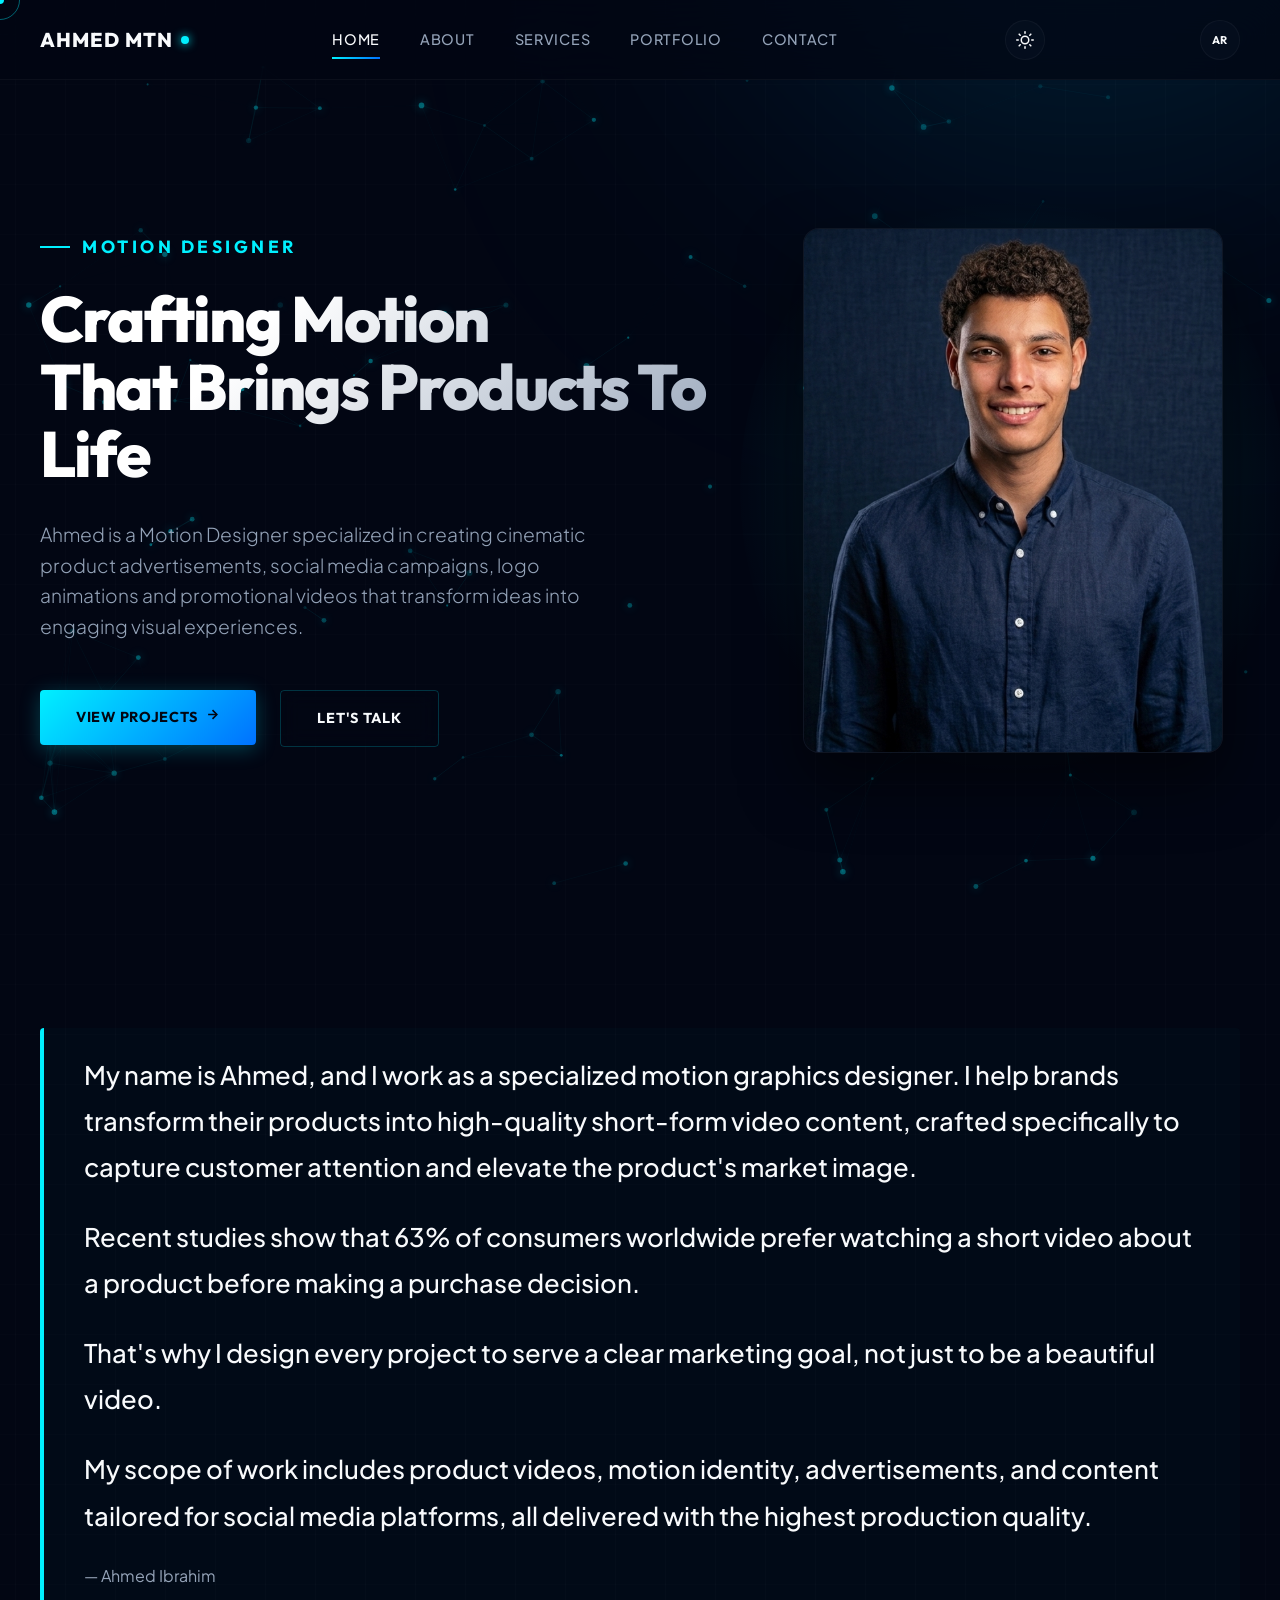
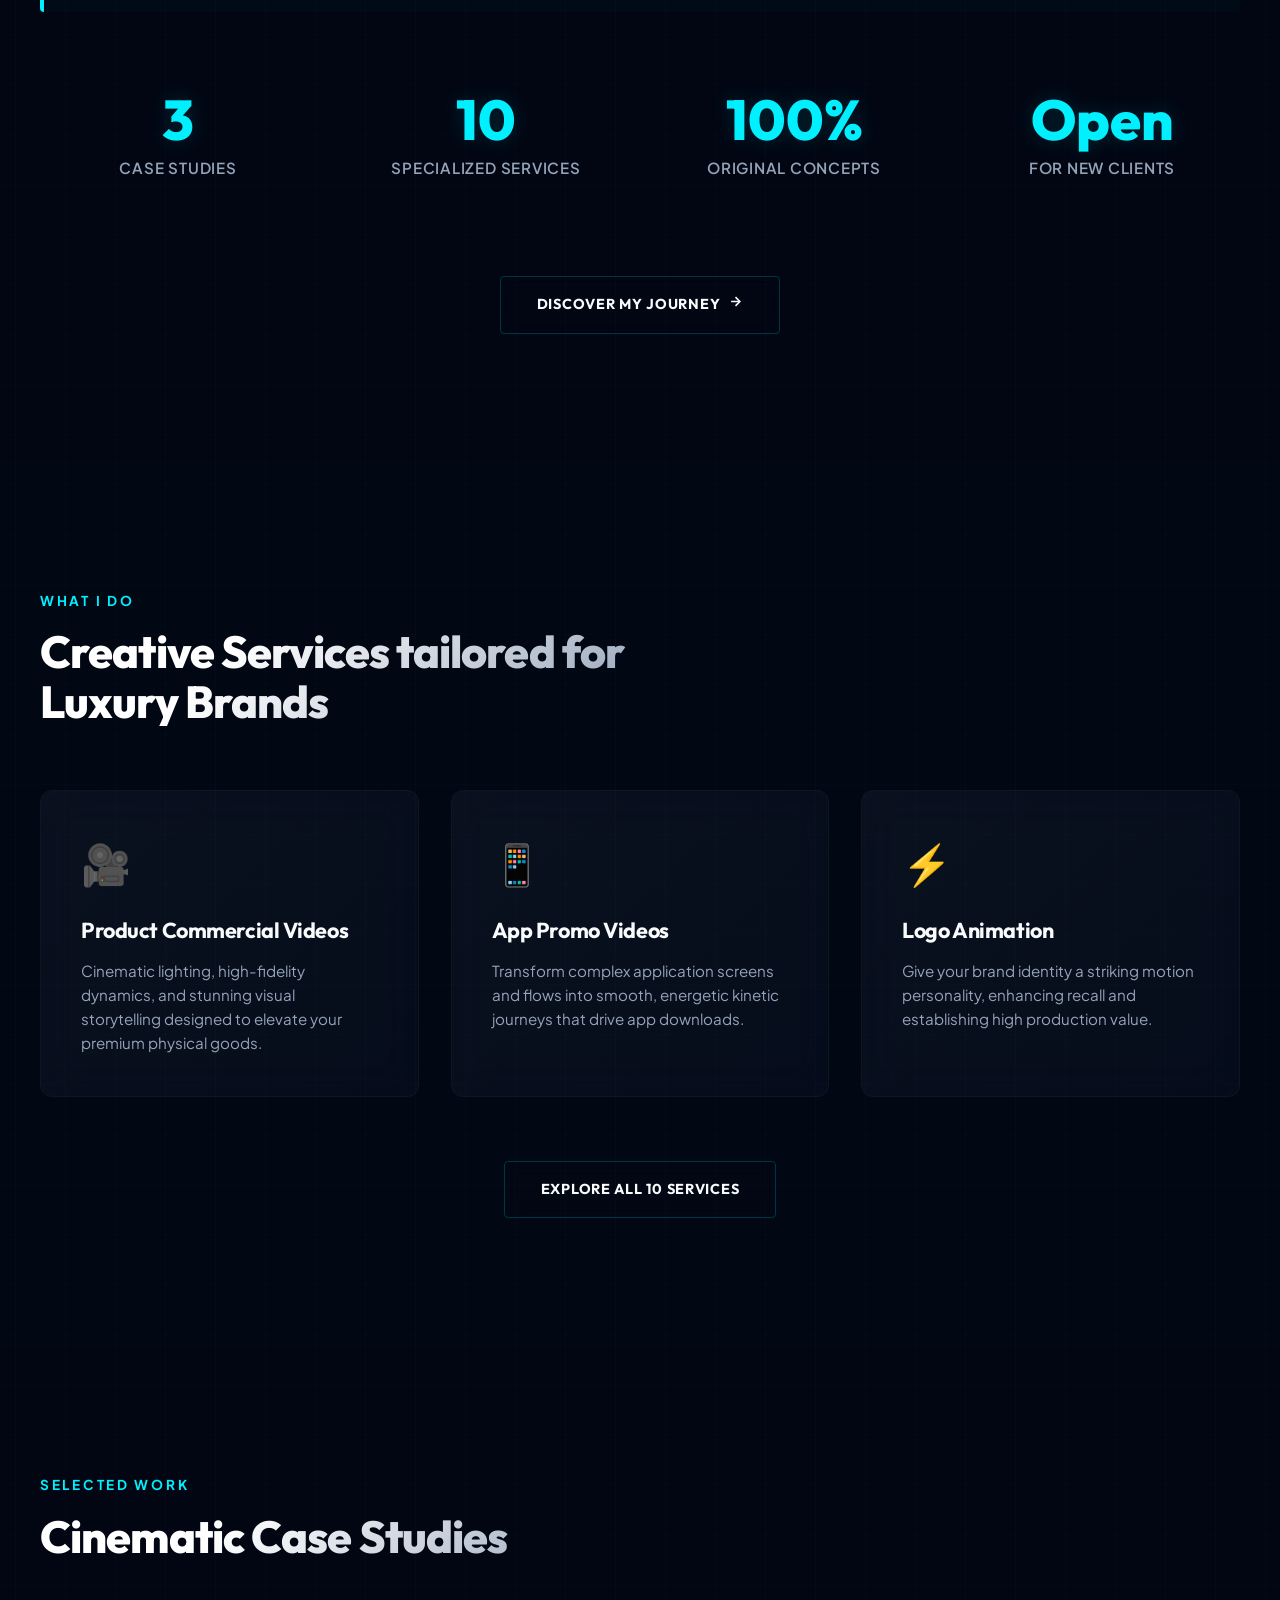
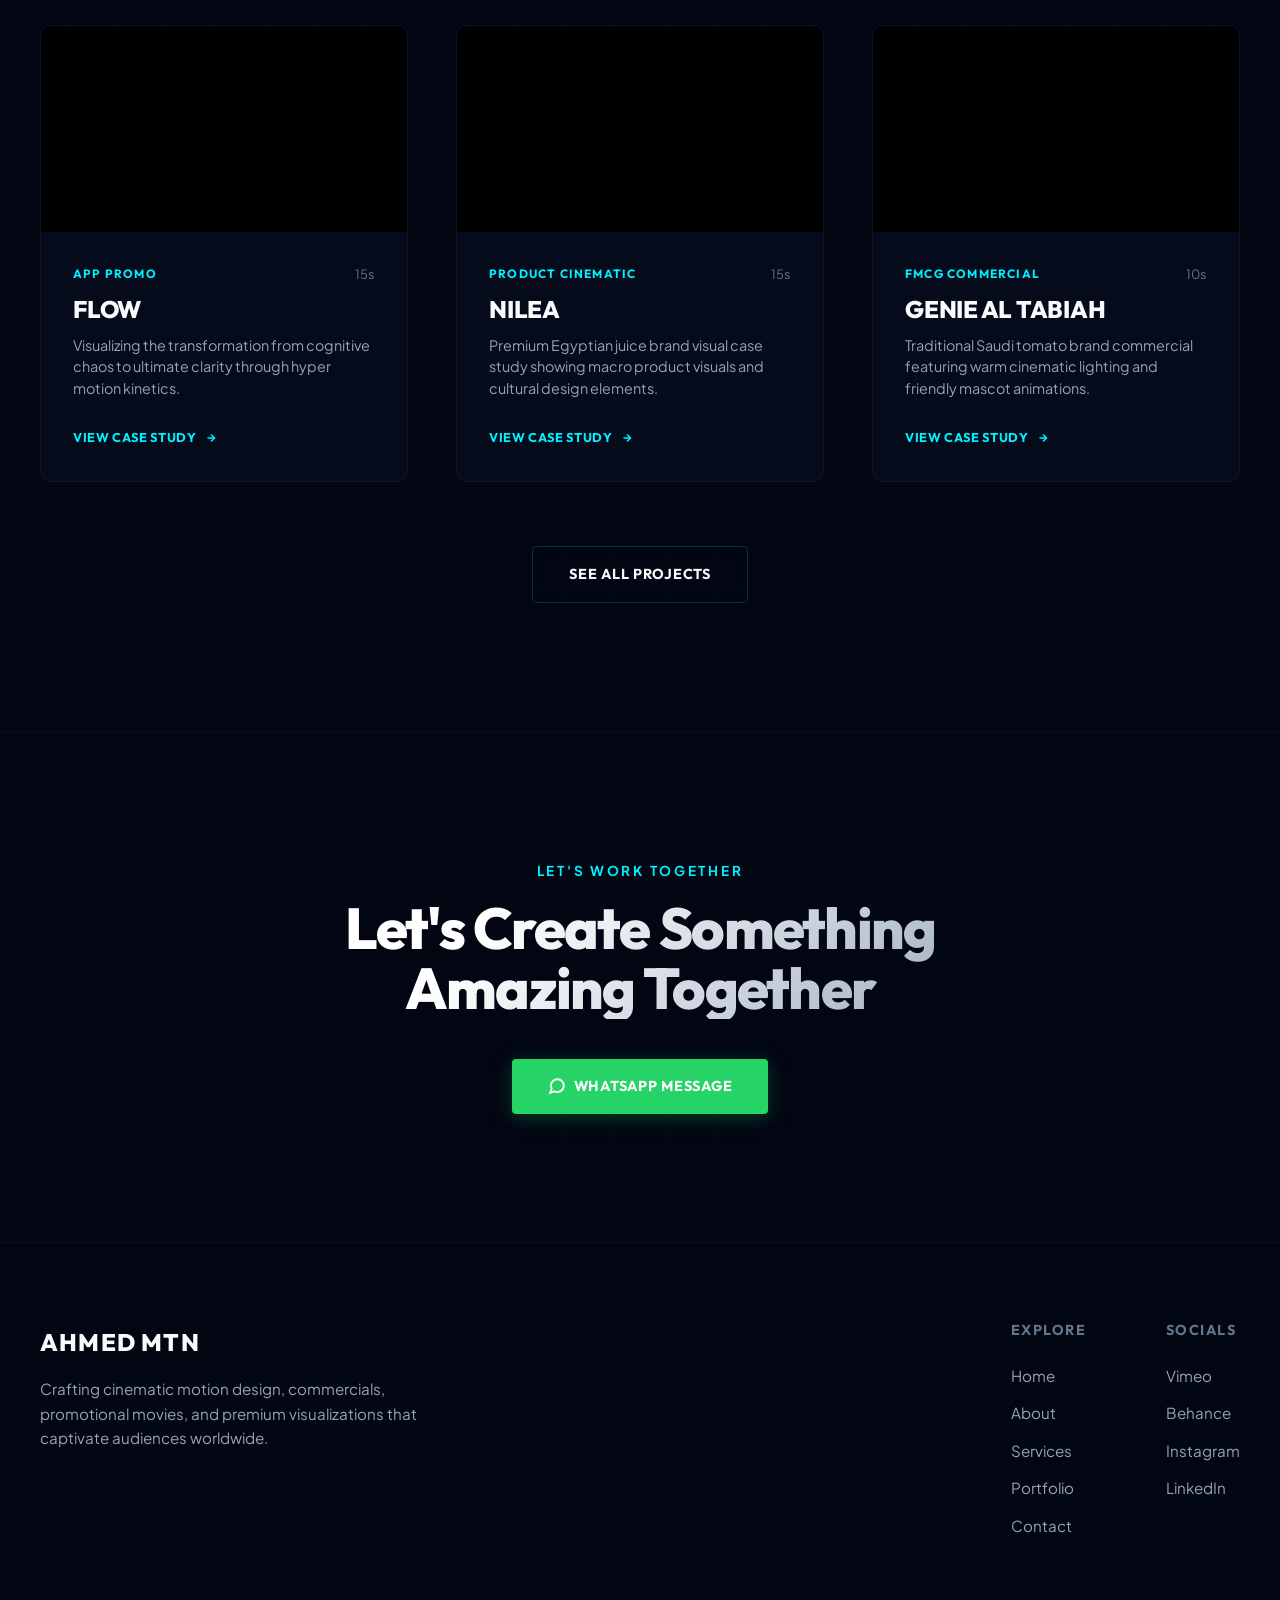
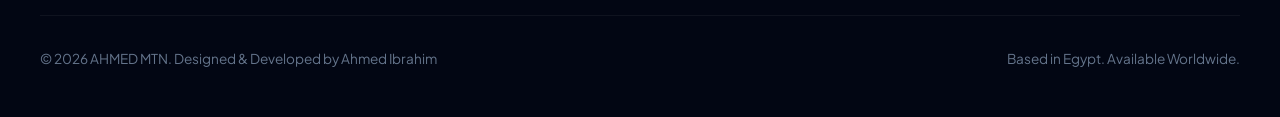
==== commit f0d573ee: "Add files via upload" ====
--- a/index.html
+++ b/index.html
@@ -2,7 +2,15 @@
 <html lang="en">
 <head>
   <meta charset="UTF-8">
-  <script>(function(){try{var t=localStorage.getItem('theme');if(t==='light'){document.documentElement.setAttribute('data-theme','light');}}catch(e){}})();</script>
+  <script>(function(){try{var t=localStorage.getItem('theme');if(t==='light'){document.documentElement.setAttribute('data-theme','light');}var l=localStorage.getItem('lang');if(l==='ar'){document.documentElement.setAttribute('lang','ar');document.documentElement.setAttribute('dir','rtl');}}catch(e){}})();</script>
+  <!-- Google Analytics: replace G-XXXXXXXXXX with your real GA4 Measurement ID to activate -->
+  <script async src="https://www.googletagmanager.com/gtag/js?id=G-XXXXXXXXXX"></script>
+  <script>
+    window.dataLayer = window.dataLayer || [];
+    function gtag(){dataLayer.push(arguments);}
+    gtag('js', new Date());
+    gtag('config', 'G-XXXXXXXXXX');
+  </script>
   <meta name="viewport" content="width=device-width, initial-scale=1.0">
   <title>AHMED MTN | Premium Motion Designer Portfolio</title>
   <meta name="description" content="Ahmed Ibrahim (AHMED MTN) is a luxury Motion Designer specializing in cinematic product advertisements, promotional videos, and logo animation.">
@@ -11,6 +19,9 @@
   <meta property="og:title" content="AHMED MTN | Premium Motion Designer Portfolio">
   <meta property="og:description" content="Cinematic product advertisements, social media campaigns, and logo animation that bring ideas to life.">
   <meta property="og:type" content="website">
+  <meta property="og:url" content="https://calm-kitten-1cd3f3.netlify.app/">
+  <link rel="canonical" href="https://calm-kitten-1cd3f3.netlify.app/">
+  <meta name="robots" content="index, follow">
   <meta property="og:image" content="./assets/images/portrait.png">
   
   <!-- Stylesheets -->
@@ -20,7 +31,33 @@
   <link rel="stylesheet" href="./assets/css/pages.css">
   
   <!-- Favicon -->
-  <link rel="icon" type="image/png" href="data:image/svg+xml,<svg xmlns=%22http://www.w3.org/2000/svg%22 viewBox=%220 0 100 100%22><text y=%22.9em%22 font-size=%2290%22>⚡</text></svg>">
+  <link rel="icon" type="image/svg+xml" href="data:image/svg+xml,%3Csvg xmlns='http://www.w3.org/2000/svg' viewBox='0 0 64 64'%3E%3Cdefs%3E%3ClinearGradient id='g' x1='0' y1='0' x2='1' y2='1'%3E%3Cstop offset='0%25' stop-color='%2300f0ff'/%3E%3Cstop offset='100%25' stop-color='%230072ff'/%3E%3C/linearGradient%3E%3C/defs%3E%3Crect width='64' height='64' rx='16' fill='%23020613'/%3E%3Ctext x='32' y='46' font-family='Arial, sans-serif' font-size='36' font-weight='800' fill='url(%23g)' text-anchor='middle'%3EA%3C/text%3E%3C/svg%3E">
+
+  <!-- Structured Data -->
+  <script type="application/ld+json">
+  {
+    "@context": "https://schema.org",
+    "@type": "Person",
+    "name": "Ahmed Ibrahim",
+    "alternateName": "AHMED MTN",
+    "url": "https://calm-kitten-1cd3f3.netlify.app/",
+    "image": "https://calm-kitten-1cd3f3.netlify.app/assets/images/portrait.png",
+    "jobTitle": "Motion Designer",
+    "worksFor": {
+      "@type": "Organization",
+      "name": "AHMED MTN"
+    },
+    "address": {
+      "@type": "PostalAddress",
+      "addressLocality": "Cairo",
+      "addressCountry": "EG"
+    },
+    "email": "mailto:ahmedibrahim.ai67578@gmail.com",
+    "sameAs": [
+      "https://www.instagram.com/ahmed_mtn_675"
+    ]
+  }
+  </script>
 </head>
 <body>
 
@@ -51,15 +88,18 @@
         AHMED MTN <span class="logo-dot"></span>
       </a>
       <nav>
-        <a href="./index.html" class="nav-link active">Home</a>
-        <a href="./about.html" class="nav-link">About</a>
-        <a href="./services.html" class="nav-link">Services</a>
-        <a href="./portfolio.html" class="nav-link">Portfolio</a>
-        <a href="./contact.html" class="nav-link">Contact</a>
+        <a href="./index.html" class="nav-link active" data-i18n="nav_home">Home</a>
+        <a href="./about.html" class="nav-link" data-i18n="nav_about">About</a>
+        <a href="./services.html" class="nav-link" data-i18n="nav_services">Services</a>
+        <a href="./portfolio.html" class="nav-link" data-i18n="nav_portfolio">Portfolio</a>
+        <a href="./contact.html" class="nav-link" data-i18n="nav_contact">Contact</a>
       </nav>
       <button class="theme-toggle" id="themeToggle" aria-label="Toggle light and dark mode">
         <svg class="icon-sun" viewBox="0 0 24 24" fill="none" stroke="currentColor" stroke-width="2" stroke-linecap="round" stroke-linejoin="round"><circle cx="12" cy="12" r="5"></circle><line x1="12" y1="1" x2="12" y2="3"></line><line x1="12" y1="21" x2="12" y2="23"></line><line x1="4.22" y1="4.22" x2="5.64" y2="5.64"></line><line x1="18.36" y1="18.36" x2="19.78" y2="19.78"></line><line x1="1" y1="12" x2="3" y2="12"></line><line x1="21" y1="12" x2="23" y2="12"></line><line x1="4.22" y1="19.78" x2="5.64" y2="18.36"></line><line x1="18.36" y1="5.64" x2="19.78" y2="4.22"></line></svg>
         <svg class="icon-moon" viewBox="0 0 24 24" fill="none" stroke="currentColor" stroke-width="2" stroke-linecap="round" stroke-linejoin="round"><path d="M21 12.79A9 9 0 1 1 11.21 3 7 7 0 0 0 21 12.79z"></path></svg>
+      </button>
+      <button class="theme-toggle lang-toggle" id="langToggle" aria-label="Toggle Arabic and English">
+        <span class="lang-label">AR</span>
       </button>
       <button class="menu-btn" aria-label="Toggle Menu">
         <span></span>
@@ -71,33 +111,33 @@
 
   <!-- Mobile Navigation Overlay -->
   <div class="mobile-nav">
-    <a href="./index.html" class="nav-link active">Home</a>
-    <a href="./about.html" class="nav-link">About</a>
-    <a href="./services.html" class="nav-link">Services</a>
-    <a href="./portfolio.html" class="nav-link">Portfolio</a>
-    <a href="./contact.html" class="nav-link">Contact</a>
+    <a href="./index.html" class="nav-link active" data-i18n="nav_home">Home</a>
+    <a href="./about.html" class="nav-link" data-i18n="nav_about">About</a>
+    <a href="./services.html" class="nav-link" data-i18n="nav_services">Services</a>
+    <a href="./portfolio.html" class="nav-link" data-i18n="nav_portfolio">Portfolio</a>
+    <a href="./contact.html" class="nav-link" data-i18n="nav_contact">Contact</a>
   </div>
 
   <!-- Hero Section -->
   <section class="hero-section" style="padding: 0;">
     <div class="container hero-wrapper">
       <div class="hero-content reveal">
-        <div class="hero-subtitle">Motion Designer</div>
-        <h1 class="hero-title gradient-text">Crafting Motion<br>That Brings Products To Life</h1>
-        <p class="hero-desc">
+        <div class="hero-subtitle" data-i18n="idx_hero_subtitle">Motion Designer</div>
+        <h1 class="hero-title gradient-text" data-i18n-html="idx_hero_title_html">Crafting Motion<br>That Brings Products To Life</h1>
+        <p class="hero-desc" data-i18n="idx_hero_desc">
           Ahmed is a Motion Designer specialized in creating cinematic product advertisements, social media campaigns, logo animations and promotional videos that transform ideas into engaging visual experiences.
         </p>
         <div class="hero-buttons">
           <div class="magnetic-wrap">
             <a href="./portfolio.html" class="btn btn-primary magnetic">
-              View Projects
+              <span data-i18n="idx_btn_projects">View Projects</span>
               <span class="btn-icon">
                 <svg width="15" height="15" viewBox="0 0 24 24" fill="none" stroke="currentColor" stroke-width="2.5"><line x1="5" y1="12" x2="19" y2="12"></line><polyline points="12 5 19 12 12 19"></polyline></svg>
               </span>
             </a>
           </div>
           <div class="magnetic-wrap">
-            <a href="./contact.html" class="btn btn-secondary magnetic">Let's Talk</a>
+            <a href="./contact.html" class="btn btn-secondary magnetic" data-i18n="idx_btn_talk">Let's Talk</a>
           </div>
         </div>
       </div>
@@ -114,36 +154,36 @@
   <section class="about-summary">
     <div class="container">
       <div class="arabic-quote-block reveal">
-        <p>My name is Ahmed, and I work as a specialized motion graphics designer. I help brands transform their products into high-quality short-form video content, crafted specifically to capture customer attention and elevate the product's market image.</p>
-        <p>Recent studies show that 63% of consumers worldwide prefer watching a short video about a product before making a purchase decision.</p>
-        <p>That's why I design every project to serve a clear marketing goal, not just to be a beautiful video.</p>
-        <p>My scope of work includes product videos, motion identity, advertisements, and content tailored for social media platforms, all delivered with the highest production quality.</p>
-        <span>— Ahmed Ibrahim</span>
+        <p data-i18n="idx_about_p1">My name is Ahmed, and I work as a specialized motion graphics designer. I help brands transform their products into high-quality short-form video content, crafted specifically to capture customer attention and elevate the product's market image.</p>
+        <p data-i18n="idx_about_p2">Recent studies show that 63% of consumers worldwide prefer watching a short video about a product before making a purchase decision.</p>
+        <p data-i18n="idx_about_p3">That's why I design every project to serve a clear marketing goal, not just to be a beautiful video.</p>
+        <p data-i18n="idx_about_p4">My scope of work includes product videos, motion identity, advertisements, and content tailored for social media platforms, all delivered with the highest production quality.</p>
+        <span data-i18n="idx_about_sign">— Ahmed Ibrahim</span>
       </div>
 
       <div class="stats-grid reveal">
         <div class="stat-card">
-          <div class="stat-number">98%</div>
-          <div class="stat-label">Client Retention</div>
+          <div class="stat-number">3</div>
+          <div class="stat-label" data-i18n="idx_stat1_label">Case Studies</div>
         </div>
         <div class="stat-card">
-          <div class="stat-number">150+</div>
-          <div class="stat-label">Videos Delivered</div>
+          <div class="stat-number">10</div>
+          <div class="stat-label" data-i18n="idx_stat2_label">Specialized Services</div>
         </div>
         <div class="stat-card">
-          <div class="stat-number">7+</div>
-          <div class="stat-label">Specializations</div>
+          <div class="stat-number">100%</div>
+          <div class="stat-label" data-i18n="idx_stat3_label">Original Concepts</div>
         </div>
         <div class="stat-card">
-          <div class="stat-number">5★</div>
-          <div class="stat-label">Industry Rated</div>
+          <div class="stat-number" data-i18n="idx_stat4_num">Open</div>
+          <div class="stat-label" data-i18n="idx_stat4_label">For New Clients</div>
         </div>
       </div>
 
       <div style="text-align: center; margin-top: 2rem;" class="reveal">
         <div class="magnetic-wrap">
           <a href="./about.html" class="btn btn-secondary magnetic">
-            Discover My Journey
+            <span data-i18n="idx_discover_btn">Discover My Journey</span>
             <span class="btn-icon">
               <svg width="15" height="15" viewBox="0 0 24 24" fill="none" stroke="currentColor" stroke-width="2.5"><line x1="5" y1="12" x2="19" y2="12"></line><polyline points="12 5 19 12 12 19"></polyline></svg>
             </span>
@@ -157,31 +197,31 @@
   <section class="services-preview" style="background: rgba(5, 10, 24, 0.3);">
     <div class="container">
       <div class="section-header reveal">
-        <span class="section-subtitle">What I Do</span>
-        <h2 class="section-title gradient-text">Creative Services tailored for Luxury Brands</h2>
+        <span class="section-subtitle" data-i18n="idx_services_subtitle">What I Do</span>
+        <h2 class="section-title gradient-text" data-i18n="idx_services_title">Creative Services tailored for Luxury Brands</h2>
       </div>
 
       <div class="services-grid reveal">
         <div class="glass-card service-card">
           <div class="service-icon">🎥</div>
-          <h3 class="service-title">Product Commercial Videos</h3>
-          <p class="service-desc">Cinematic lighting, high-fidelity dynamics, and stunning visual storytelling designed to elevate your premium physical goods.</p>
+          <h3 class="service-title" data-i18n="idx_svc1_title">Product Commercial Videos</h3>
+          <p class="service-desc" data-i18n="idx_svc1_desc">Cinematic lighting, high-fidelity dynamics, and stunning visual storytelling designed to elevate your premium physical goods.</p>
         </div>
         <div class="glass-card service-card">
           <div class="service-icon">📱</div>
-          <h3 class="service-title">App Promo Videos</h3>
-          <p class="service-desc">Transform complex application screens and flows into smooth, energetic kinetic journeys that drive app downloads.</p>
+          <h3 class="service-title" data-i18n="idx_svc2_title">App Promo Videos</h3>
+          <p class="service-desc" data-i18n="idx_svc2_desc">Transform complex application screens and flows into smooth, energetic kinetic journeys that drive app downloads.</p>
         </div>
         <div class="glass-card service-card">
           <div class="service-icon">⚡</div>
-          <h3 class="service-title">Logo Animation</h3>
-          <p class="service-desc">Give your brand identity a striking motion personality, enhancing recall and establishing high production value.</p>
+          <h3 class="service-title" data-i18n="idx_svc3_title">Logo Animation</h3>
+          <p class="service-desc" data-i18n="idx_svc3_desc">Give your brand identity a striking motion personality, enhancing recall and establishing high production value.</p>
         </div>
       </div>
 
       <div style="text-align: center; margin-top: 4rem;" class="reveal">
         <div class="magnetic-wrap">
-          <a href="./services.html" class="btn btn-secondary magnetic">Explore All 10 Services</a>
+          <a href="./services.html" class="btn btn-secondary magnetic" data-i18n="idx_explore_services_btn">Explore All 10 Services</a>
         </div>
       </div>
     </div>
@@ -191,8 +231,8 @@
   <section class="portfolio-showcase">
     <div class="container">
       <div class="section-header reveal">
-        <span class="section-subtitle">Selected Work</span>
-        <h2 class="section-title gradient-text">Cinematic Case Studies</h2>
+        <span class="section-subtitle" data-i18n="idx_portfolio_subtitle">Selected Work</span>
+        <h2 class="section-title gradient-text" data-i18n="idx_portfolio_title">Cinematic Case Studies</h2>
       </div>
 
       <div class="portfolio-grid reveal">
@@ -205,13 +245,13 @@
           </div>
           <div class="project-card-content">
             <div class="project-meta">
-              <span class="project-tag">App Promo</span>
-              <span class="project-duration">15s</span>
+              <span class="project-tag" data-i18n="idx_p1_tag">App Promo</span>
+              <span class="project-duration" data-i18n="idx_p1_dur">15s</span>
             </div>
             <h3 class="project-name">FLOW</h3>
-            <p class="project-short-desc">Visualizing the transformation from cognitive chaos to ultimate clarity through hyper motion kinetics.</p>
+            <p class="project-short-desc" data-i18n="idx_p1_desc">Visualizing the transformation from cognitive chaos to ultimate clarity through hyper motion kinetics.</p>
             <div class="project-link">
-              View Case Study
+              <span data-i18n="btn_view_case_study">View Case Study</span>
               <svg width="12" height="12" viewBox="0 0 24 24" fill="none" stroke="currentColor" stroke-width="3"><line x1="5" y1="12" x2="19" y2="12"></line><polyline points="12 5 19 12 12 19"></polyline></svg>
             </div>
           </div>
@@ -226,13 +266,13 @@
           </div>
           <div class="project-card-content">
             <div class="project-meta">
-              <span class="project-tag">Product Cinematic</span>
-              <span class="project-duration">15s</span>
+              <span class="project-tag" data-i18n="idx_p2_tag">Product Cinematic</span>
+              <span class="project-duration" data-i18n="idx_p2_dur">15s</span>
             </div>
             <h3 class="project-name">NILEA</h3>
-            <p class="project-short-desc">Premium Egyptian juice brand visual case study showing macro product visuals and cultural design elements.</p>
+            <p class="project-short-desc" data-i18n="idx_p2_desc">Premium Egyptian juice brand visual case study showing macro product visuals and cultural design elements.</p>
             <div class="project-link">
-              View Case Study
+              <span data-i18n="btn_view_case_study">View Case Study</span>
               <svg width="12" height="12" viewBox="0 0 24 24" fill="none" stroke="currentColor" stroke-width="3"><line x1="5" y1="12" x2="19" y2="12"></line><polyline points="12 5 19 12 12 19"></polyline></svg>
             </div>
           </div>
@@ -247,13 +287,13 @@
           </div>
           <div class="project-card-content">
             <div class="project-meta">
-              <span class="project-tag">FMCG Commercial</span>
-              <span class="project-duration">10s</span>
+              <span class="project-tag" data-i18n="idx_p3_tag">FMCG Commercial</span>
+              <span class="project-duration" data-i18n="idx_p3_dur">10s</span>
             </div>
             <h3 class="project-name">GENIE AL TABIAH</h3>
-            <p class="project-short-desc">Traditional Saudi tomato brand commercial featuring warm cinematic lighting and friendly mascot animations.</p>
+            <p class="project-short-desc" data-i18n="idx_p3_desc">Traditional Saudi tomato brand commercial featuring warm cinematic lighting and friendly mascot animations.</p>
             <div class="project-link">
-              View Case Study
+              <span data-i18n="btn_view_case_study">View Case Study</span>
               <svg width="12" height="12" viewBox="0 0 24 24" fill="none" stroke="currentColor" stroke-width="3"><line x1="5" y1="12" x2="19" y2="12"></line><polyline points="12 5 19 12 12 19"></polyline></svg>
             </div>
           </div>
@@ -262,7 +302,7 @@
 
       <div style="text-align: center; margin-top: 4rem;" class="reveal">
         <div class="magnetic-wrap">
-          <a href="./portfolio.html" class="btn btn-secondary magnetic">See All Projects</a>
+          <a href="./portfolio.html" class="btn btn-secondary magnetic" data-i18n="idx_seeall_btn">See All Projects</a>
         </div>
       </div>
     </div>
@@ -272,12 +312,12 @@
   <section class="contact-cta" style="border-top: 1px solid var(--border-glass);">
     <div class="container reveal">
       <div style="max-width: 800px; margin: 0 auto; text-align: center;">
-        <span class="section-subtitle">Let's Work Together</span>
-        <h2 class="hero-title gradient-text" style="font-size: clamp(2rem, 4.5vw, 4rem); margin-bottom: 2.5rem;">Let's Create Something Amazing Together</h2>
+        <span class="section-subtitle" data-i18n="idx_cta_subtitle">Let's Work Together</span>
+        <h2 class="hero-title gradient-text" style="font-size: clamp(2rem, 4.5vw, 4rem); margin-bottom: 2.5rem;" data-i18n="idx_cta_title">Let's Create Something Amazing Together</h2>
         <div class="magnetic-wrap">
           <a href="https://wa.me/201090971246" target="_blank" class="btn btn-whatsapp magnetic">
             <svg width="18" height="18" viewBox="0 0 24 24" fill="none" stroke="currentColor" stroke-width="2.5" style="margin-right: 0.5rem; vertical-align: middle;"><path d="M21 11.5a8.38 8.38 0 0 1-.9 3.8 8.5 8.5 0 0 1-7.6 4.7 8.38 8.38 0 0 1-3.8-.9L3 21l1.9-5.7a8.38 8.38 0 0 1-.9-3.8 8.5 8.5 0 0 1 4.7-7.6 8.38 8.38 0 0 1 3.8-.9h.5a8.48 8.48 0 0 1 8 8v.5z"></path></svg>
-            WhatsApp Message
+            <span data-i18n="btn_whatsapp_msg">WhatsApp Message</span>
           </a>
         </div>
       </div>
@@ -290,35 +330,35 @@
       <div class="footer-content">
         <div class="footer-brand">
           <div class="footer-logo">AHMED MTN<span class="logo-dot"></span></div>
-          <p class="footer-desc">Crafting cinematic motion design, commercials, promotional movies, and premium visualizations that captivate audiences worldwide.</p>
+          <p class="footer-desc" data-i18n="footer_desc">Crafting cinematic motion design, commercials, promotional movies, and premium visualizations that captivate audiences worldwide.</p>
         </div>
         <div class="footer-links">
           <div class="footer-group">
-            <h4>Explore</h4>
+            <h4 data-i18n="footer_explore">Explore</h4>
             <ul>
-              <li><a href="./index.html">Home</a></li>
-              <li><a href="./about.html">About</a></li>
-              <li><a href="./services.html">Services</a></li>
-              <li><a href="./portfolio.html">Portfolio</a></li>
-              <li><a href="./contact.html">Contact</a></li>
+              <li><a href="./index.html" data-i18n="nav_home">Home</a></li>
+              <li><a href="./about.html" data-i18n="nav_about">About</a></li>
+              <li><a href="./services.html" data-i18n="nav_services">Services</a></li>
+              <li><a href="./portfolio.html" data-i18n="nav_portfolio">Portfolio</a></li>
+              <li><a href="./contact.html" data-i18n="nav_contact">Contact</a></li>
             </ul>
           </div>
           <div class="footer-group">
-            <h4>Socials</h4>
+            <h4 data-i18n="footer_socials">Socials</h4>
             <ul>
               <li><a href="#" target="_blank" class="magnetic">Vimeo</a></li>
               <li><a href="#" target="_blank" class="magnetic">Behance</a></li>
-              <li><a href="#" target="_blank" class="magnetic">Instagram</a></li>
+              <li><a href="https://www.instagram.com/ahmed_mtn_675" target="_blank" class="magnetic">Instagram</a></li>
               <li><a href="#" target="_blank" class="magnetic">LinkedIn</a></li>
             </ul>
           </div>
         </div>
       </div>
       <div class="footer-bottom">
-        <div class="footer-copy">
+        <div class="footer-copy" data-i18n="footer_copy">
           &copy; 2026 AHMED MTN. Designed & Developed by Ahmed Ibrahim
         </div>
-        <div>
+        <div data-i18n="footer_location">
           Based in Egypt. Available Worldwide.
         </div>
       </div>
--- a/assets/css/main.css
+++ b/assets/css/main.css
@@ -1,4 +1,4 @@
-@import url('https://fonts.googleapis.com/css2?family=Outfit:wght@300;400;500;600;700;800&family=Plus+Jakarta+Sans:wght@300;400;500;600;700&display=swap');
+@import url('https://fonts.googleapis.com/css2?family=Outfit:wght@300;400;500;600;700;800&family=Plus+Jakarta+Sans:wght@300;400;500;600;700&family=Cairo:wght@400;500;600;700;800&display=swap');
 
 :root {
   /* Color Palette */
@@ -218,3 +218,52 @@
 .delay-300 { transition-delay: 0.3s; }
 .delay-400 { transition-delay: 0.4s; }
 .delay-500 { transition-delay: 0.5s; }
+
+/* ---------------------------------------------------------------------- */
+/* RTL (Arabic) support                                                    */
+/* Flexbox rows already mirror automatically based on the dir attribute,   */
+/* so most of the layout needs no changes. These are the explicit fixes.  */
+/* ---------------------------------------------------------------------- */
+html[dir="rtl"] body {
+  font-family: 'Cairo', var(--font-body);
+}
+
+html[dir="rtl"] h1,
+html[dir="rtl"] h2,
+html[dir="rtl"] h3,
+html[dir="rtl"] h4,
+html[dir="rtl"] h5,
+html[dir="rtl"] h6,
+html[dir="rtl"] .logo,
+html[dir="rtl"] .footer-logo,
+html[dir="rtl"] .loader-logo {
+  font-family: 'Cairo', var(--font-heading);
+}
+
+/* The "about me" quote block: LTR/left-accent in English, RTL/right-accent in Arabic */
+html[dir="rtl"] .arabic-quote-block {
+  direction: rtl;
+  text-align: right;
+  border-left: none;
+  border-right: 4px solid var(--color-accent);
+}
+
+/* Directional icon spacing that doesn't auto-flip via flexbox */
+html[dir="rtl"] .btn-icon {
+  margin-left: 0;
+  margin-right: 0.5rem;
+}
+
+html[dir="rtl"] .btn:hover .btn-icon {
+  transform: translateX(-5px);
+}
+
+html[dir="rtl"] .btn-whatsapp svg {
+  margin-right: 0 !important;
+  margin-left: 0.5rem !important;
+}
+
+html[dir="rtl"] .project-link svg,
+html[dir="rtl"] .next-project-banner .btn-icon {
+  transform: scaleX(-1);
+}
--- a/assets/css/layout.css
+++ b/assets/css/layout.css
@@ -250,6 +250,27 @@
   .theme-toggle {
     margin-left: 1rem;
   }
+}
+
+.lang-toggle {
+  width: auto;
+  min-width: 40px;
+  padding: 0 0.65rem;
+  font-family: var(--font-heading);
+  font-size: 0.7rem;
+  font-weight: 700;
+  letter-spacing: 0.05em;
+  margin-left: 0.75rem;
+}
+
+html[dir="rtl"] .theme-toggle {
+  margin-left: 0;
+  margin-right: 1.5rem;
+}
+
+html[dir="rtl"] .lang-toggle {
+  margin-left: 0;
+  margin-right: 0.75rem;
 }
 
 /* Mobile Nav Overlay */
--- a/assets/css/components.css
+++ b/assets/css/components.css
@@ -351,3 +351,24 @@
   color: var(--text-secondary);
   margin-bottom: 0.5rem;
 }
+
+/* Contact Form Status Message */
+.form-status {
+  padding: 1rem 1.25rem;
+  border-radius: 6px;
+  font-size: 0.9rem;
+  margin-bottom: 1.5rem;
+  border: 1px solid transparent;
+}
+
+.form-status-success {
+  background: rgba(0, 240, 255, 0.08);
+  border-color: var(--border-glass-hover);
+  color: var(--text-primary);
+}
+
+.form-status-error {
+  background: rgba(255, 80, 80, 0.08);
+  border-color: rgba(255, 80, 80, 0.3);
+  color: var(--text-primary);
+}
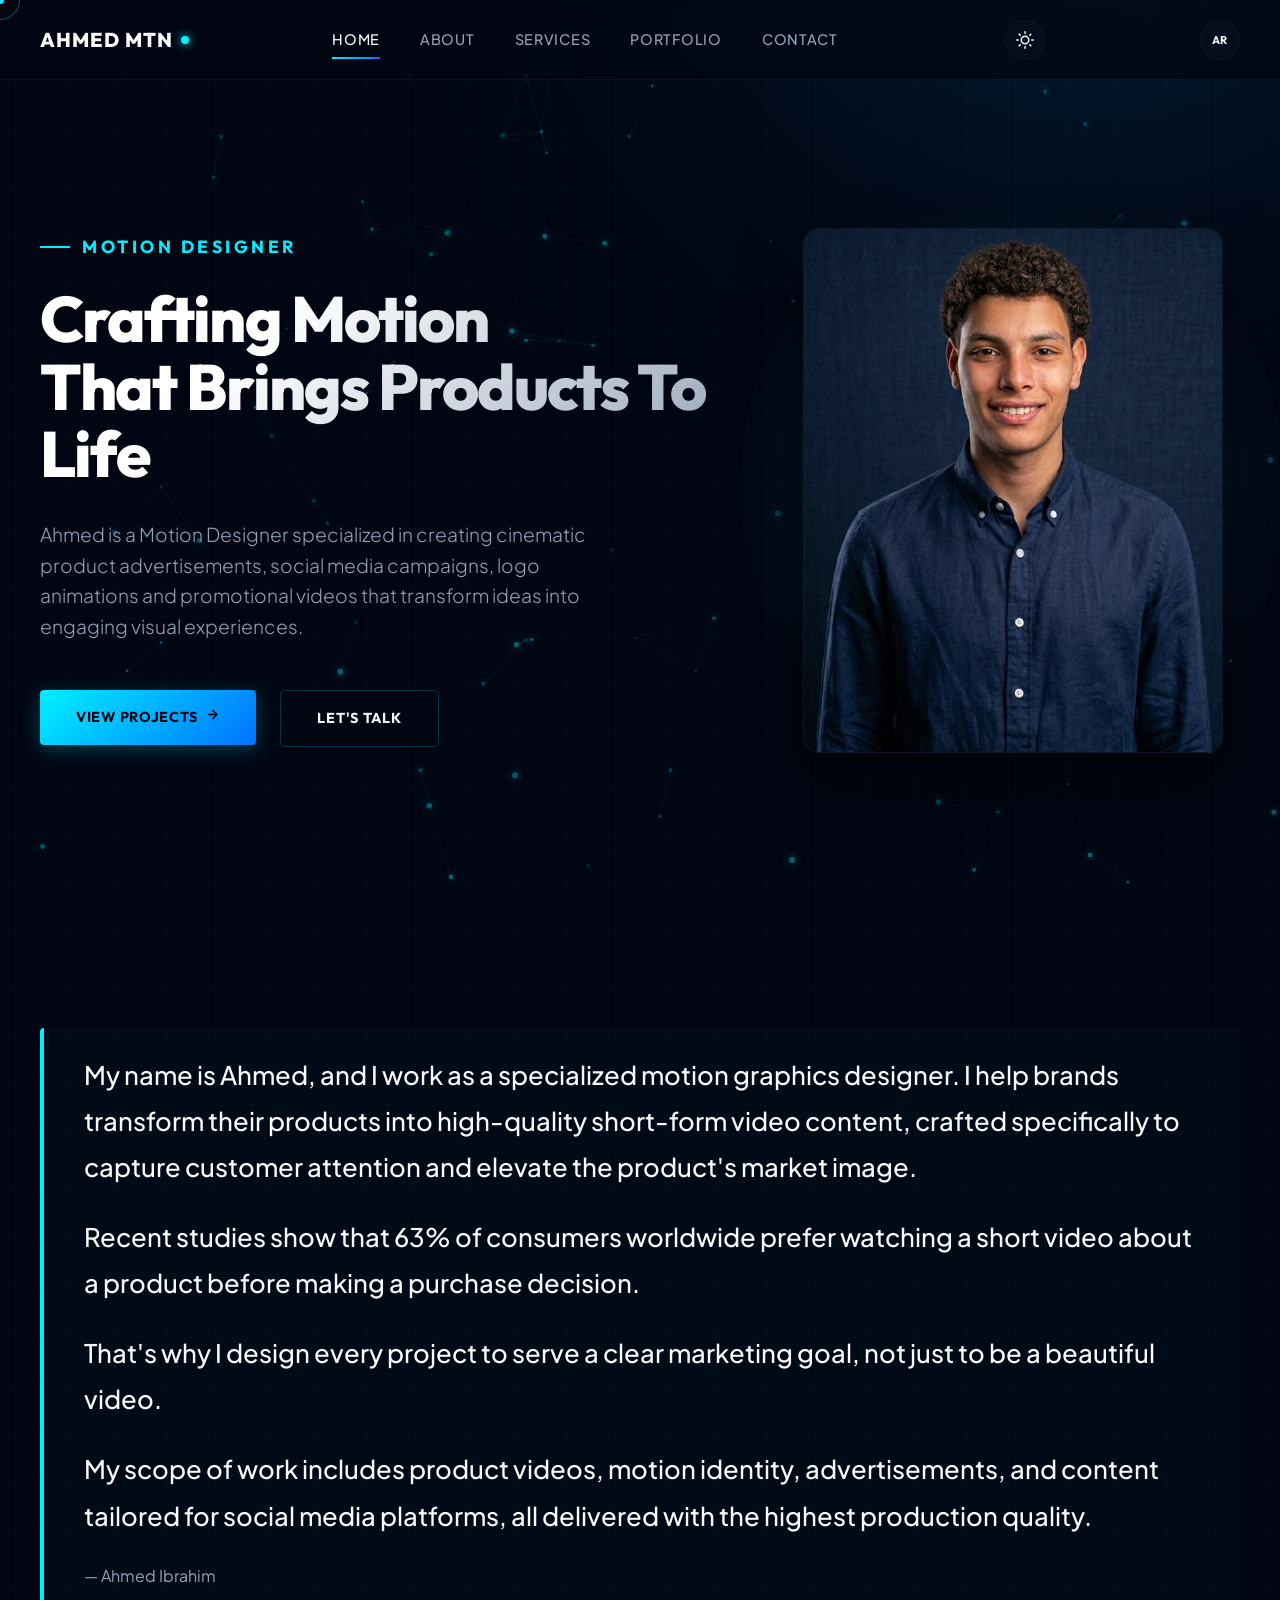
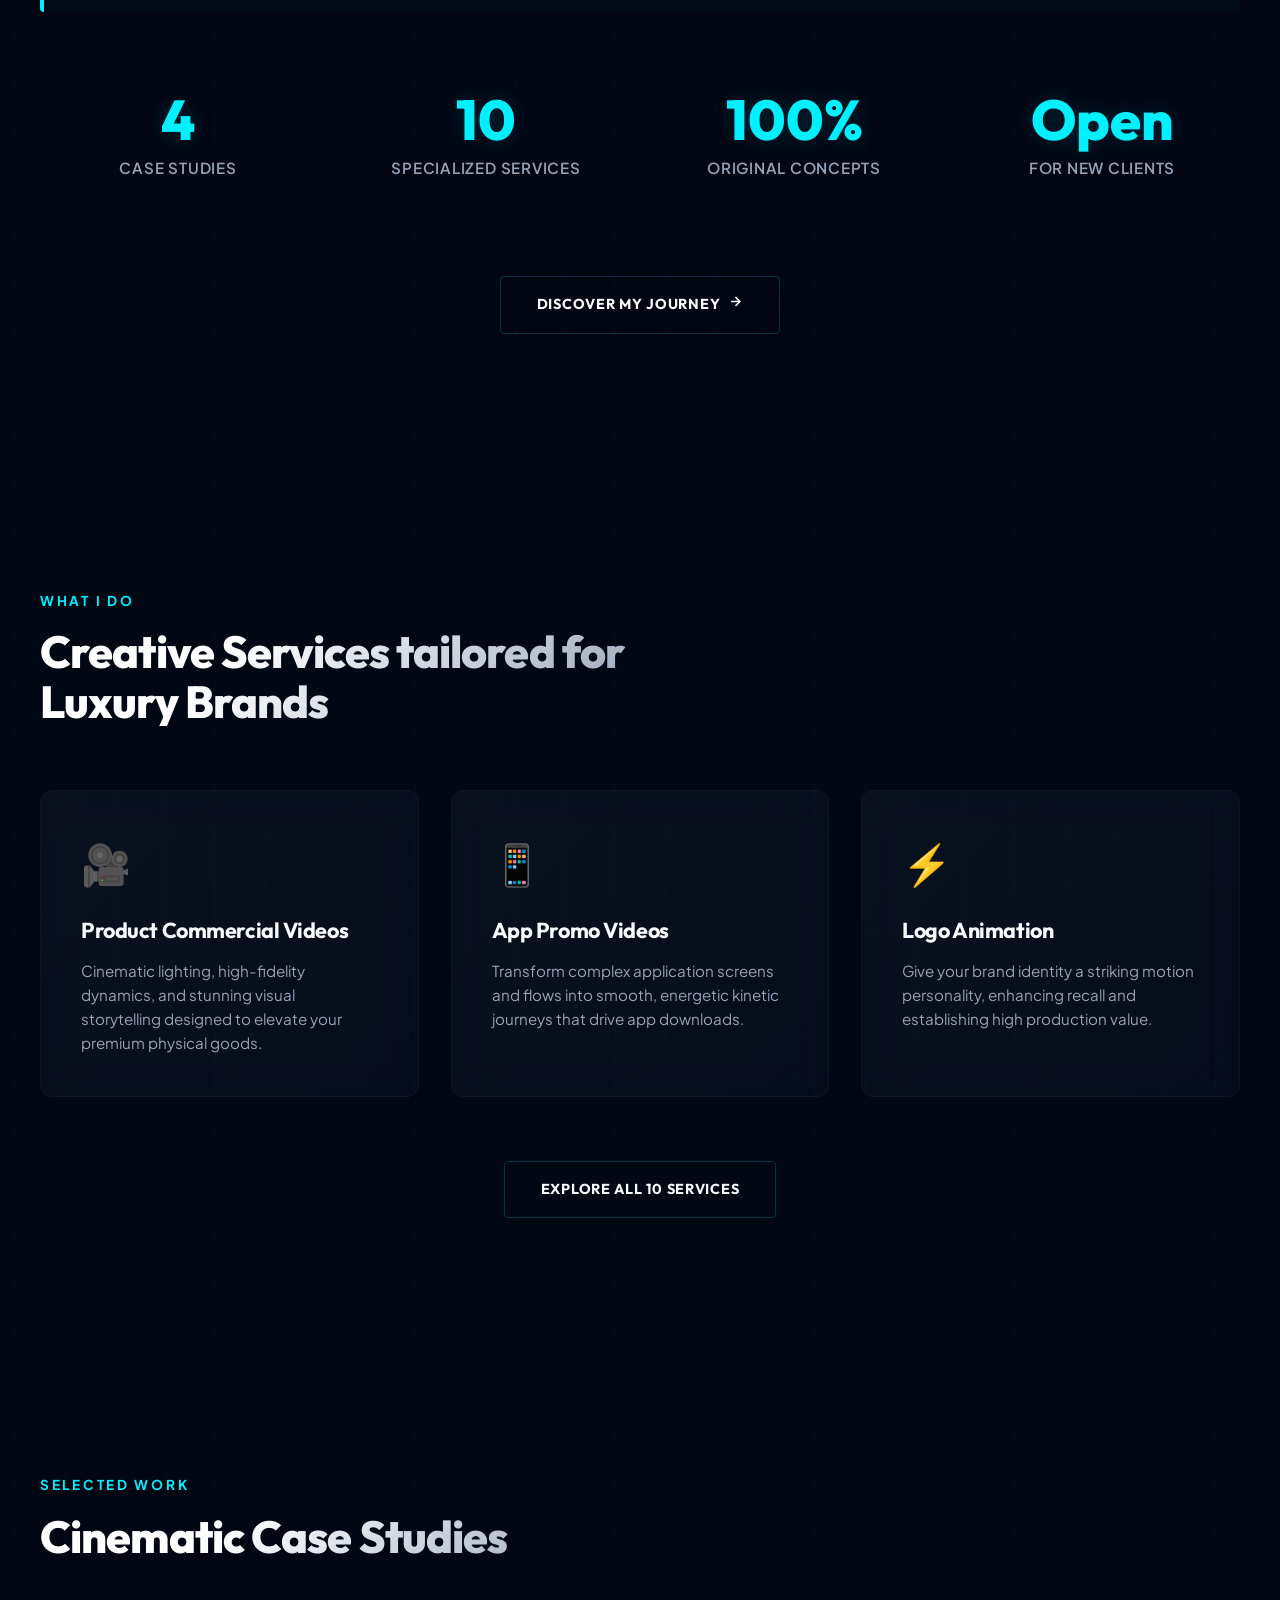
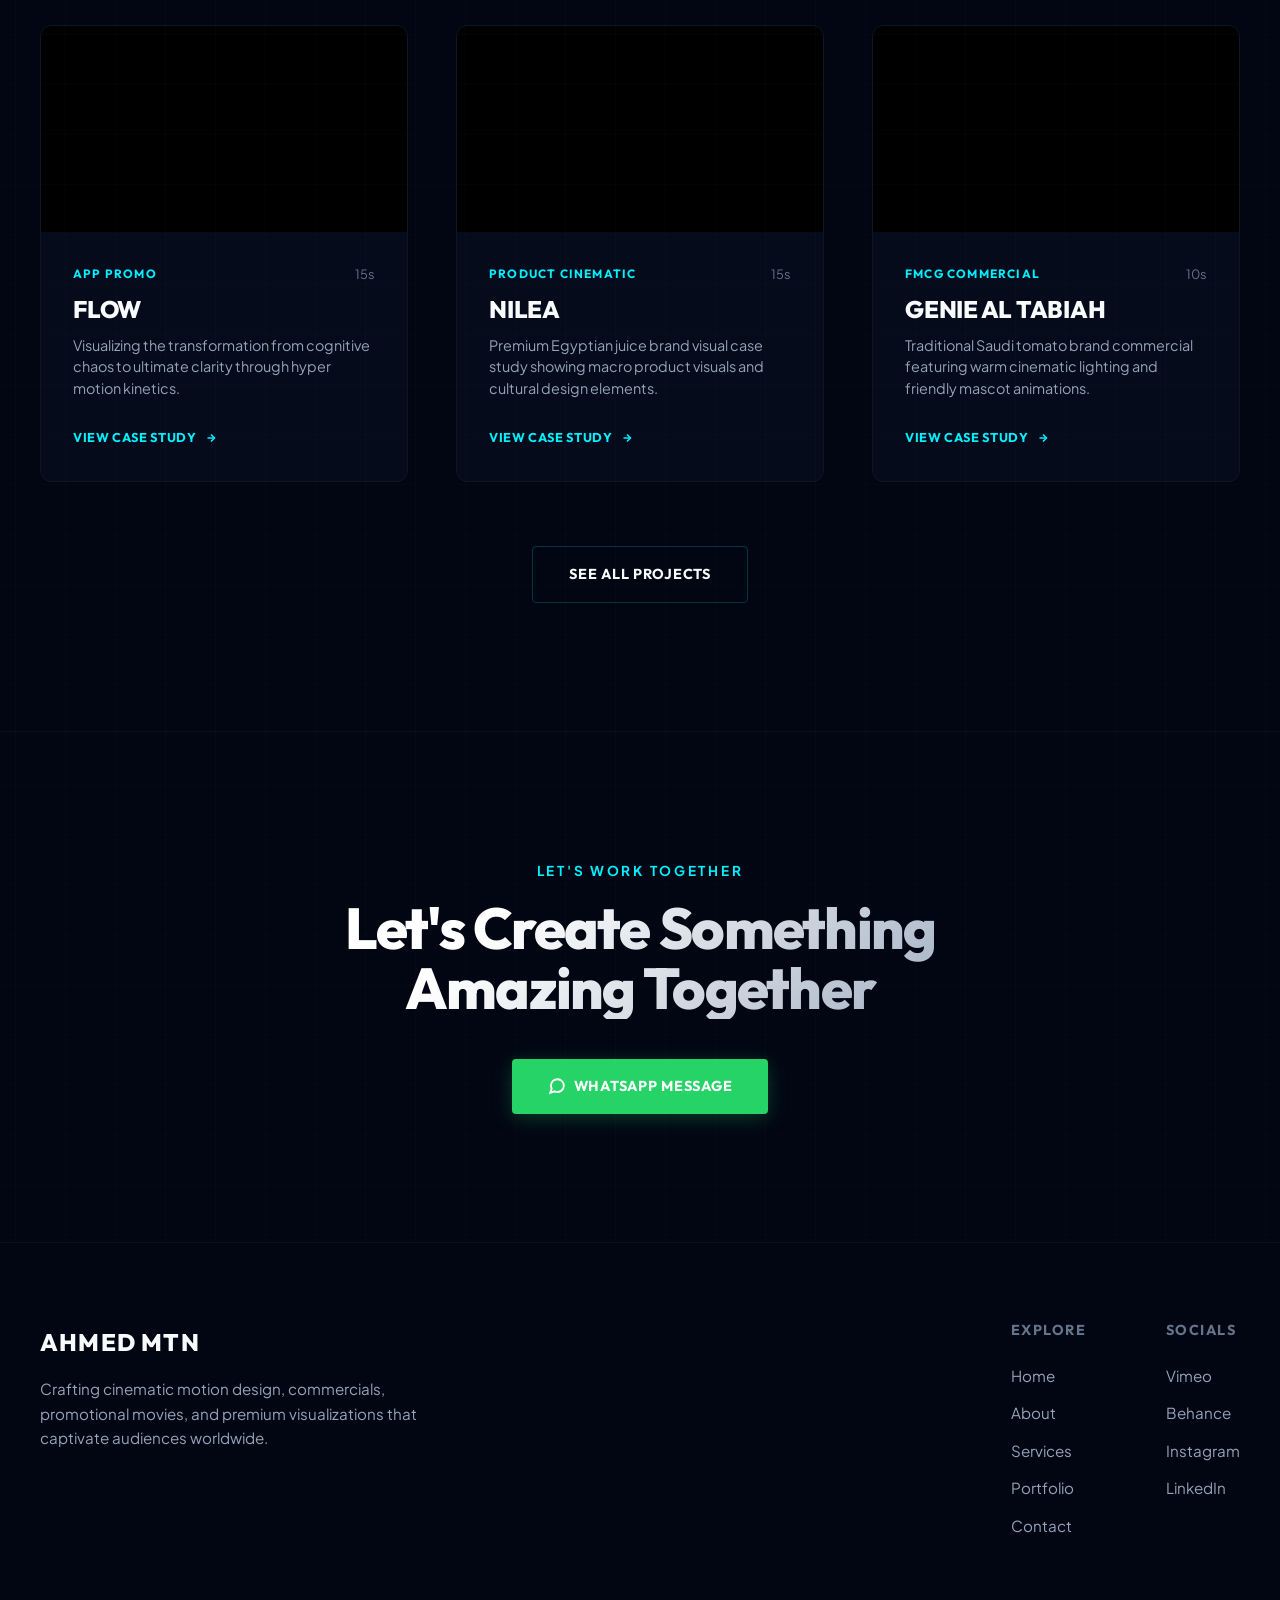
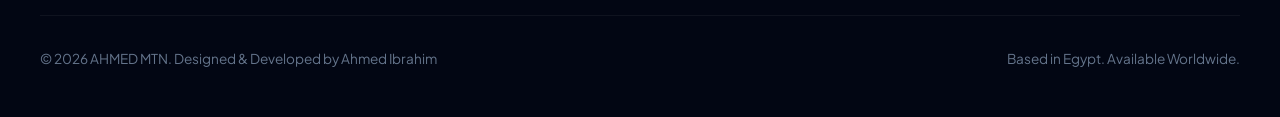
==== commit 1dc609e8: "Add files via upload" ====
--- a/index.html
+++ b/index.html
@@ -163,7 +163,7 @@
 
       <div class="stats-grid reveal">
         <div class="stat-card">
-          <div class="stat-number">3</div>
+          <div class="stat-number">4</div>
           <div class="stat-label" data-i18n="idx_stat1_label">Case Studies</div>
         </div>
         <div class="stat-card">
